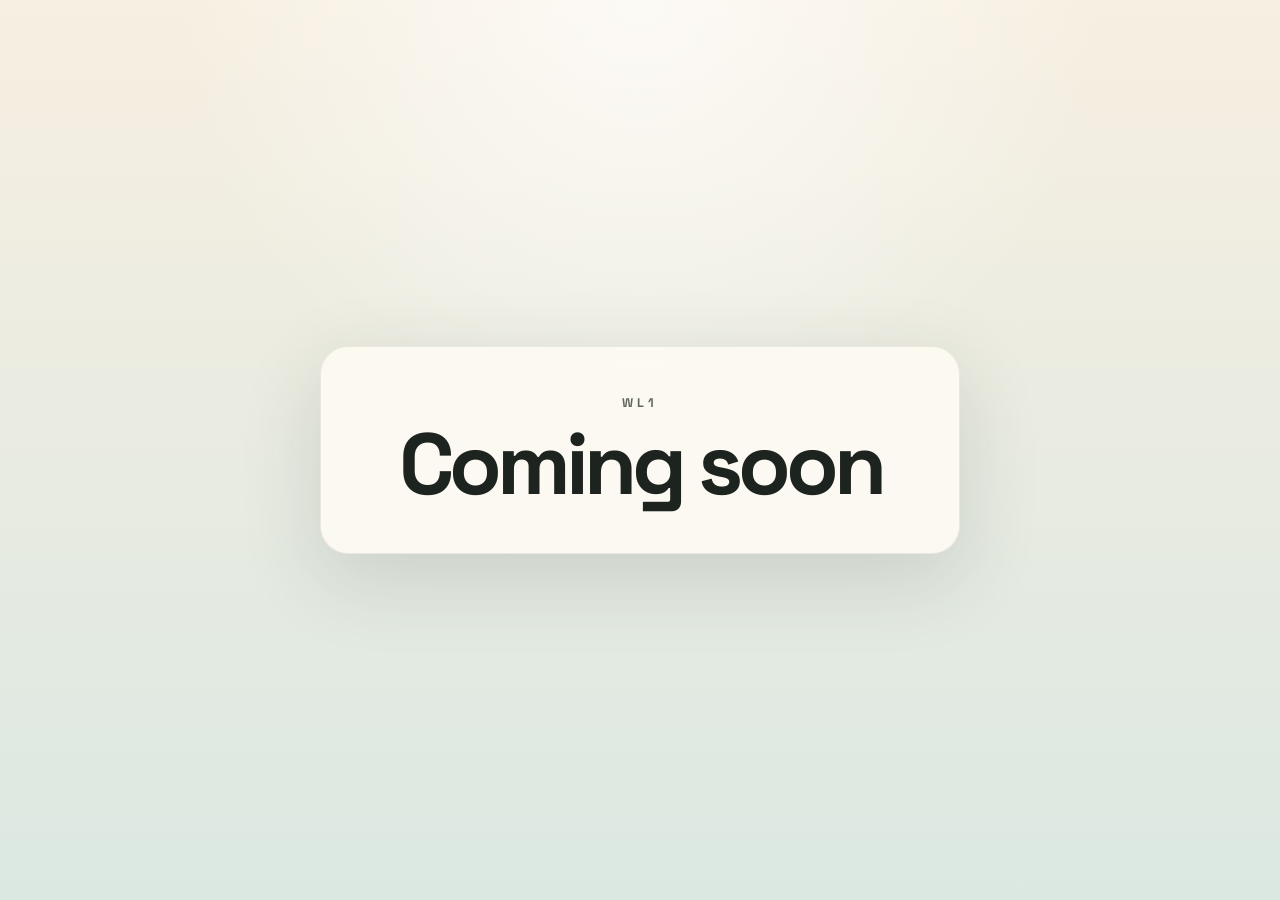
==== support/wl1/index.html @ 65ab63b2 "add simple support landing page wl1" ====
<!DOCTYPE html>
<html lang="en">
<head>
  <meta charset="UTF-8">
  <meta name="viewport" content="width=device-width, initial-scale=1">
  <title>WL1 - Coming soon</title>
  <link rel="preconnect" href="https://fonts.googleapis.com">
  <link rel="preconnect" href="https://fonts.gstatic.com" crossorigin>
  <link href="https://fonts.googleapis.com/css2?family=Space+Grotesk:wght@500;700&display=swap" rel="stylesheet">
  <style>
    :root {
      color-scheme: light;
      --text: #1d241f;
      --muted: #5f665e;
      --card: rgba(255, 252, 245, 0.82);
      --shadow: rgba(40, 56, 44, 0.15);
      --bg-top: #f7efe1;
      --bg-bottom: #dbe8e2;
    }

    * {
      box-sizing: border-box;
    }

    body {
      margin: 0;
      min-height: 100vh;
      display: grid;
      place-items: center;
      padding: 24px;
      font-family: "Space Grotesk", sans-serif;
      color: var(--text);
      background:
        radial-gradient(circle at top, rgba(255, 255, 255, 0.7), transparent 42%),
        linear-gradient(180deg, var(--bg-top) 0%, var(--bg-bottom) 100%);
    }

    main {
      width: min(100%, 640px);
      padding: 48px 32px;
      text-align: center;
      border: 1px solid rgba(29, 36, 31, 0.08);
      border-radius: 28px;
      background: var(--card);
      box-shadow: 0 24px 80px var(--shadow);
      backdrop-filter: blur(12px);
    }

    p {
      margin: 0 0 12px;
      font-size: 0.78rem;
      font-weight: 700;
      letter-spacing: 0.34em;
      text-transform: uppercase;
      color: var(--muted);
    }

    h1 {
      margin: 0;
      font-size: clamp(2.8rem, 9vw, 5.4rem);
      line-height: 0.95;
      letter-spacing: -0.06em;
    }
  </style>
</head>
<body>
  <main>
    <p>WL1</p>
    <h1>Coming soon</h1>
  </main>
</body>
</html>
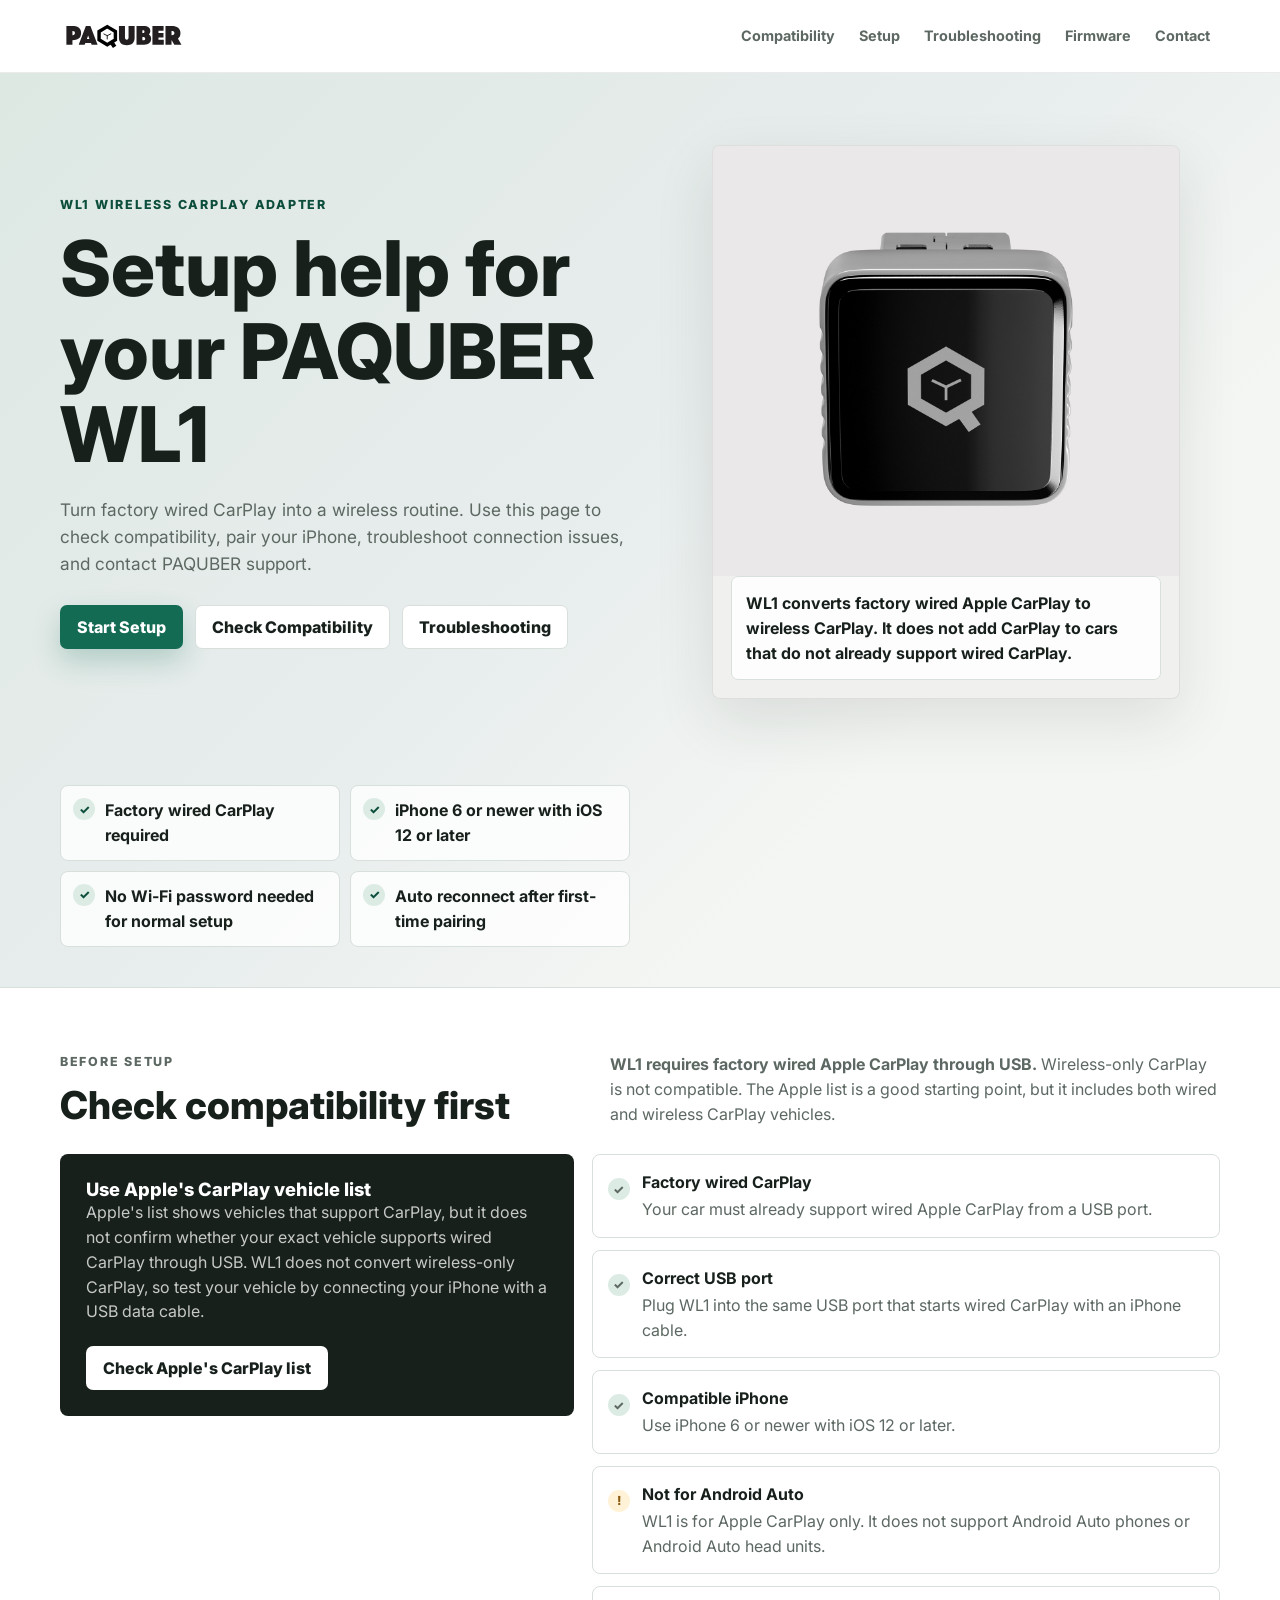
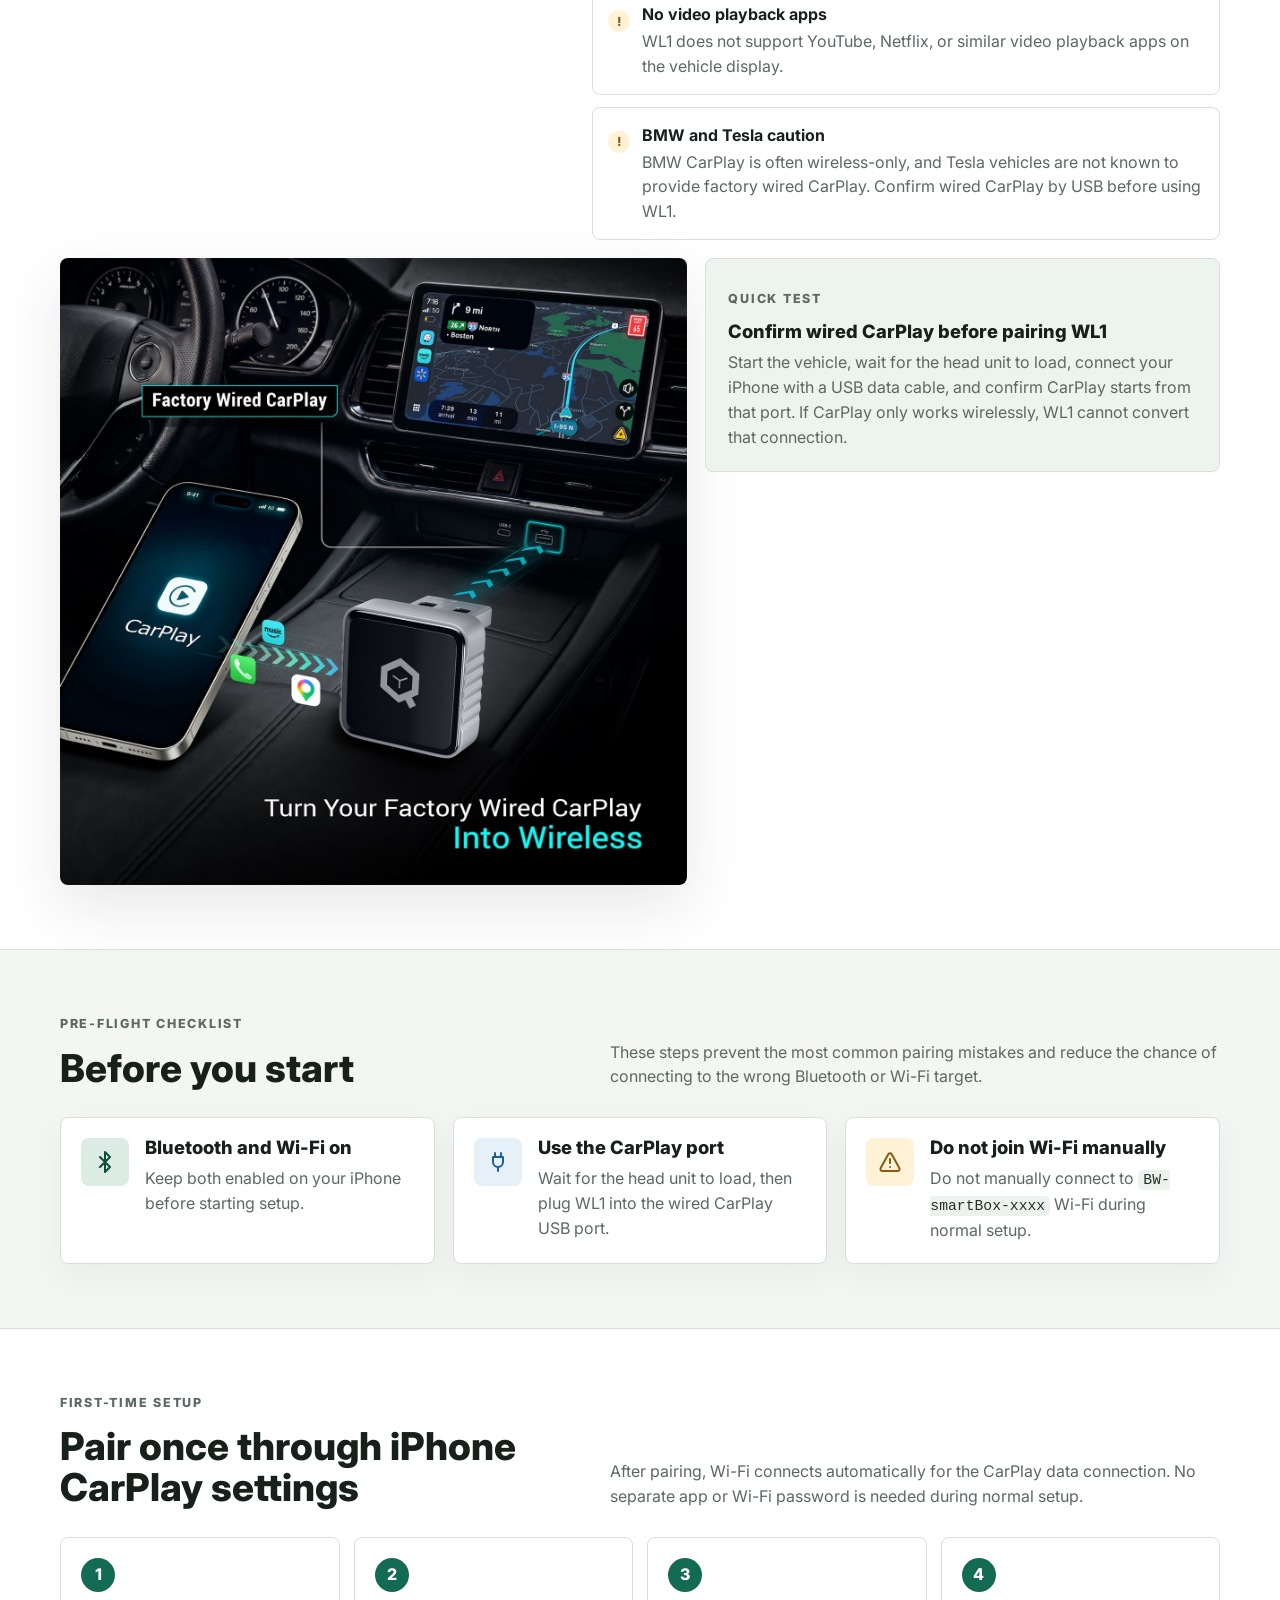
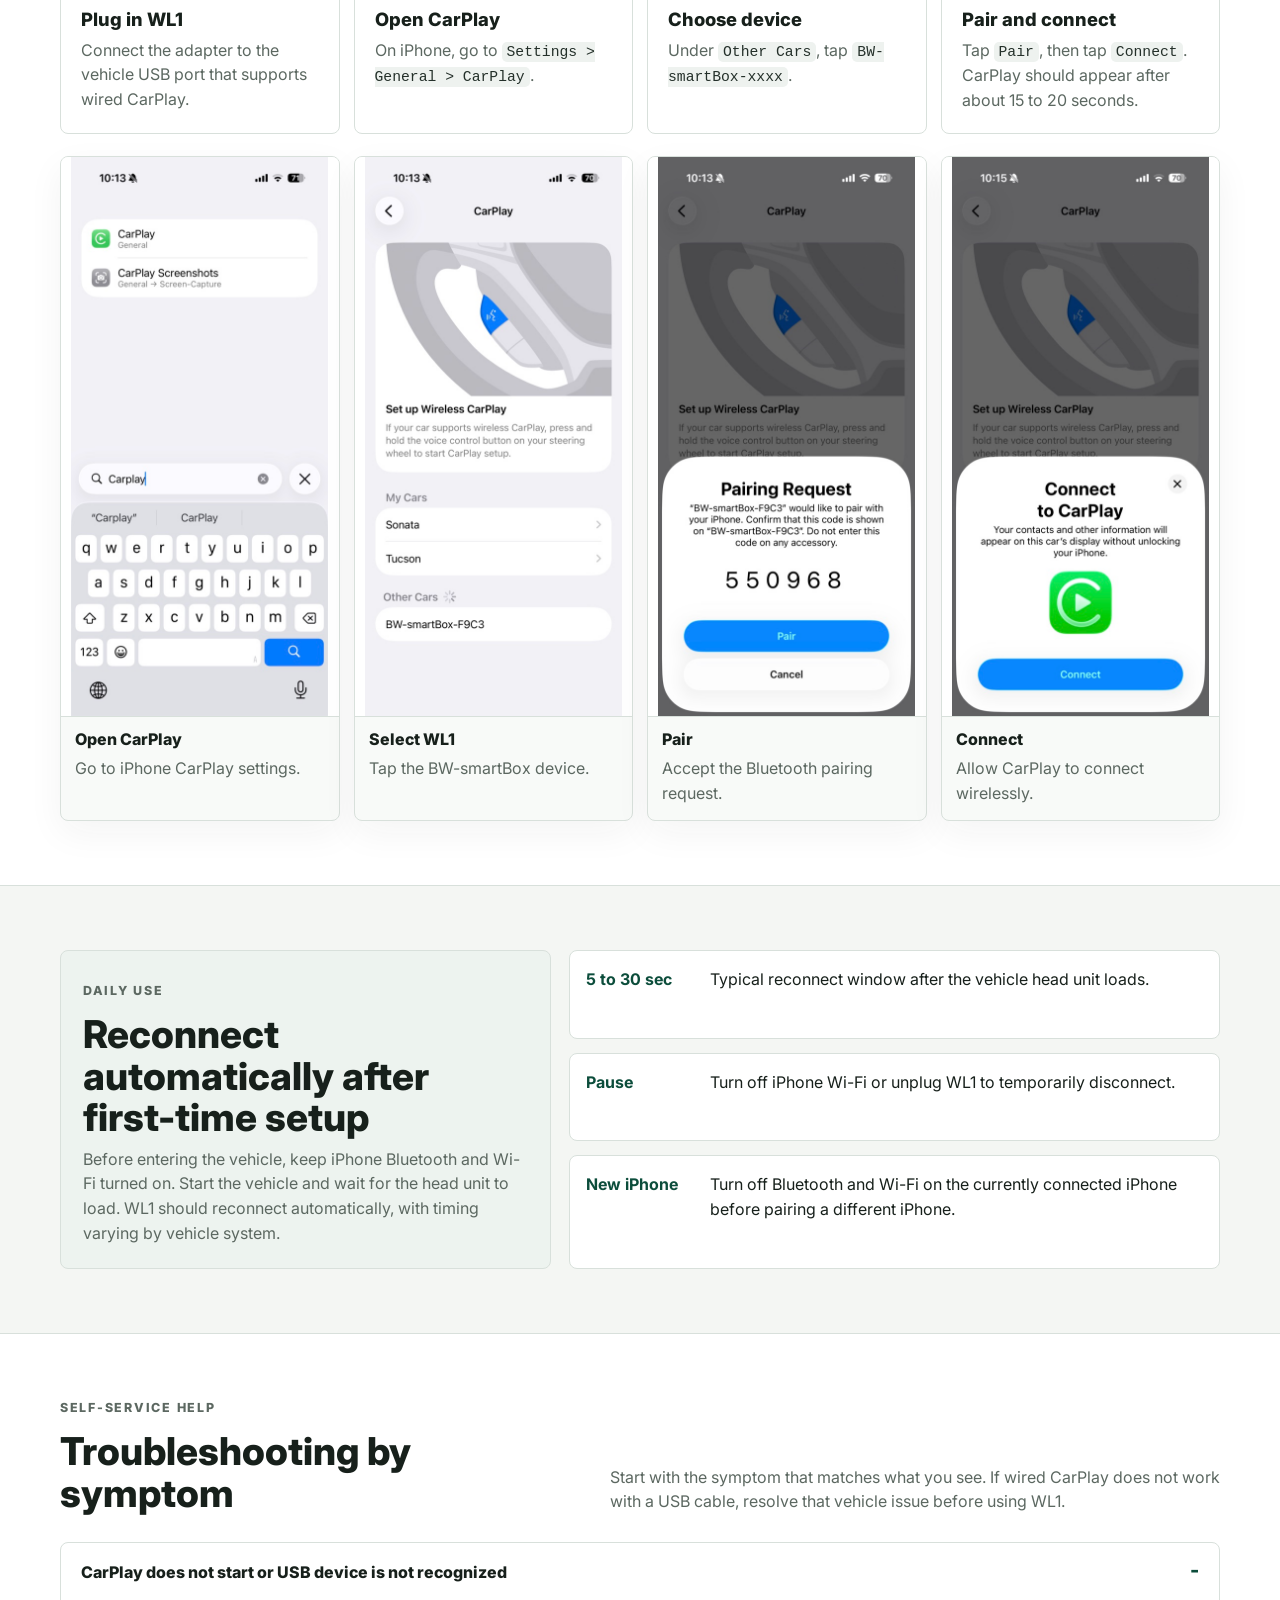
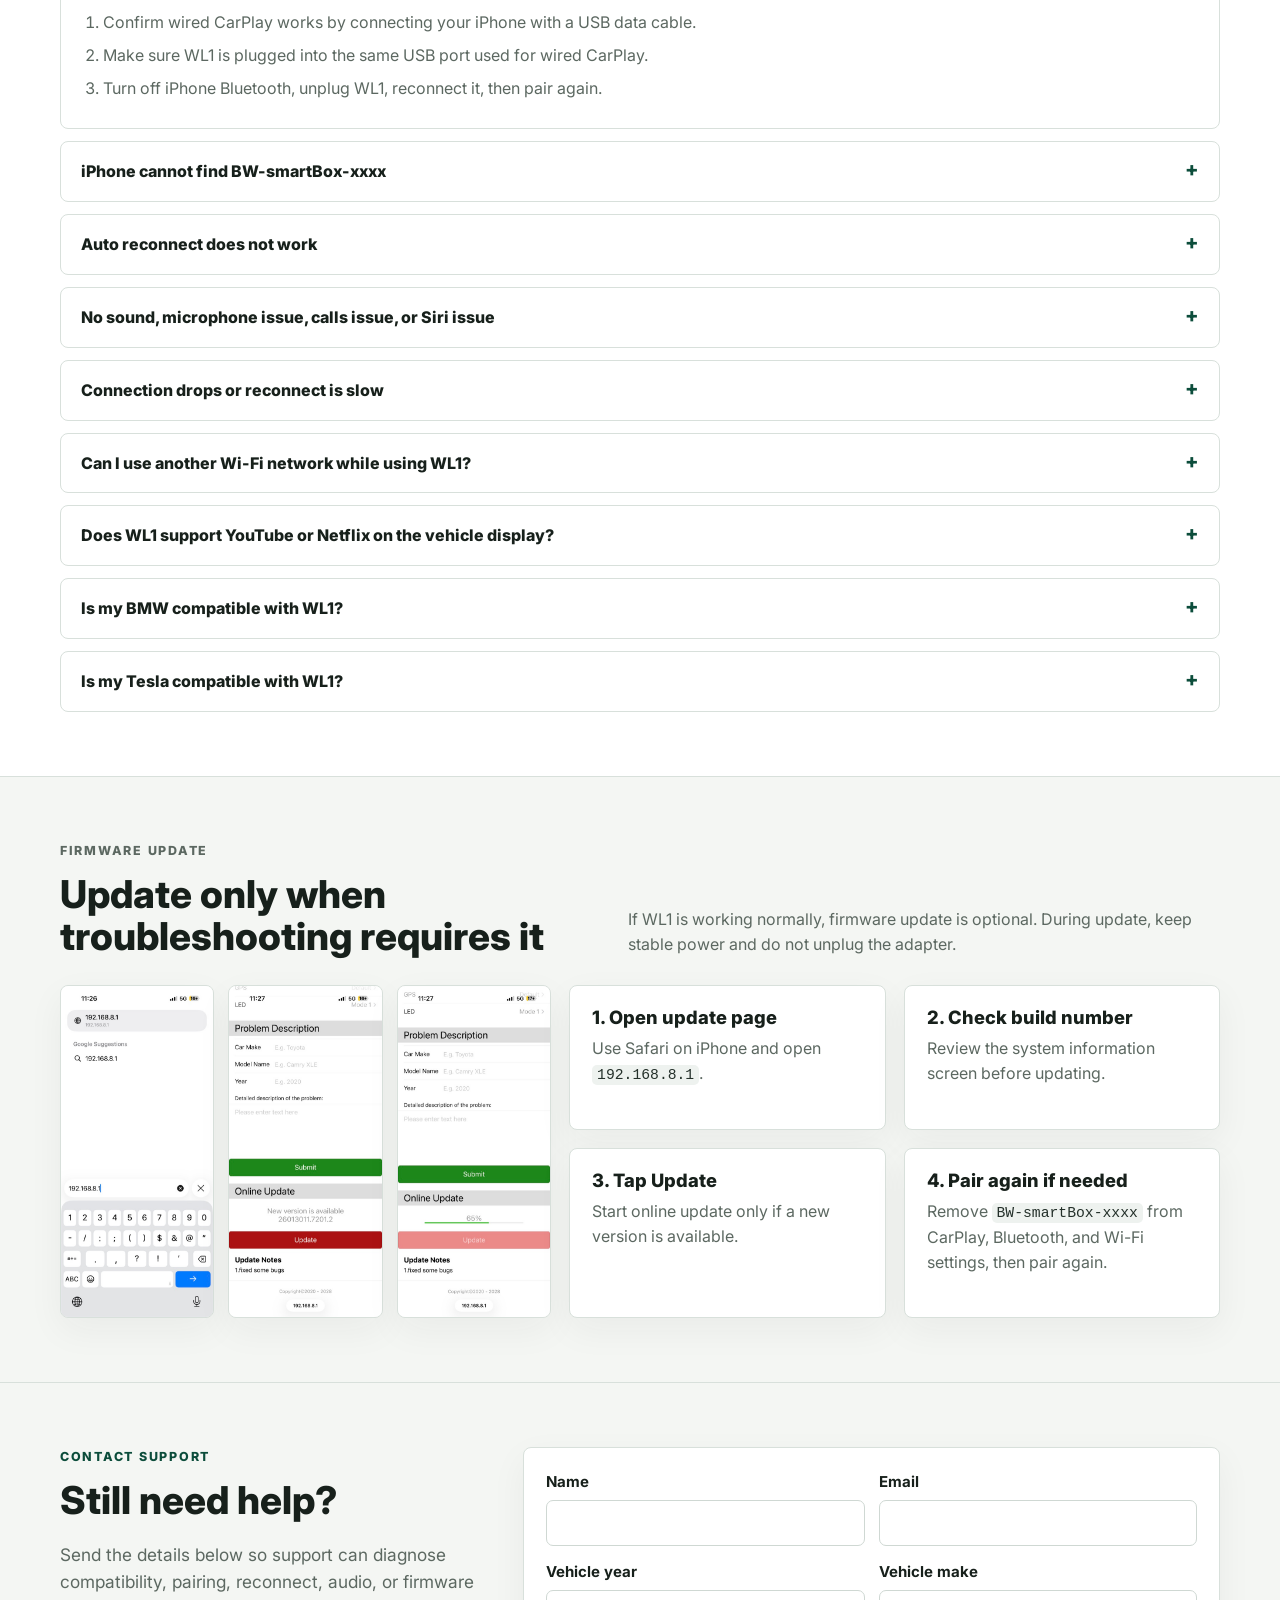
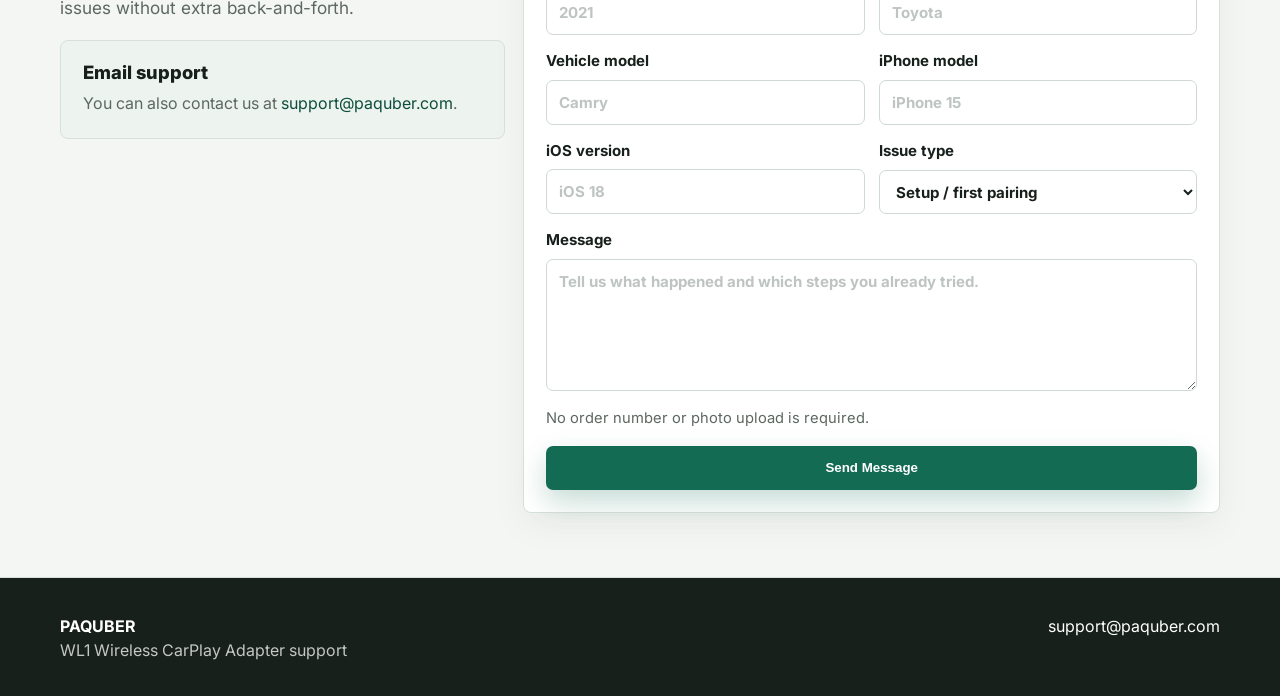
==== commit 8ebc066d: "add support page WL1" ====
--- a/support/wl1/index.html
+++ b/support/wl1/index.html
@@ -3,70 +3,1170 @@
 <head>
   <meta charset="UTF-8">
   <meta name="viewport" content="width=device-width, initial-scale=1">
-  <title>WL1 - Coming soon</title>
+  <title>PAQUBER WL1 Wireless CarPlay Adapter Support</title>
+  <meta name="description" content="Setup, compatibility, troubleshooting, firmware update, and contact support for the PAQUBER WL1 Wireless CarPlay Adapter.">
+  <link rel="icon" type="image/png" href="favicon.png">
   <link rel="preconnect" href="https://fonts.googleapis.com">
   <link rel="preconnect" href="https://fonts.gstatic.com" crossorigin>
-  <link href="https://fonts.googleapis.com/css2?family=Space+Grotesk:wght@500;700&display=swap" rel="stylesheet">
+  <link href="https://fonts.googleapis.com/css2?family=Inter:wght@400;600;700;800&amp;display=swap" rel="stylesheet">
   <style>
     :root {
       color-scheme: light;
-      --text: #1d241f;
-      --muted: #5f665e;
-      --card: rgba(255, 252, 245, 0.82);
-      --shadow: rgba(40, 56, 44, 0.15);
-      --bg-top: #f7efe1;
-      --bg-bottom: #dbe8e2;
+      --bg: #f4f6f3;
+      --surface: #ffffff;
+      --surface-soft: #edf3ef;
+      --ink: #17201b;
+      --muted: #5c6861;
+      --line: #d8e0db;
+      --accent: #146b54;
+      --accent-dark: #0c4d3b;
+      --accent-soft: #dcece5;
+      --blue: #245f93;
+      --blue-soft: #e5f0f8;
+      --warning: #8a5b10;
+      --warning-soft: #fff2d6;
+      --shadow: 0 22px 60px rgba(32, 44, 38, 0.11);
+      --radius: 8px;
+      --max: 1160px;
     }
 
     * {
       box-sizing: border-box;
     }
 
+    html {
+      scroll-behavior: smooth;
+    }
+
     body {
       margin: 0;
-      min-height: 100vh;
+      font-family: Inter, Arial, sans-serif;
+      color: var(--ink);
+      background: var(--bg);
+      line-height: 1.55;
+    }
+
+    a {
+      color: var(--accent-dark);
+      text-decoration: none;
+    }
+
+    a:hover {
+      text-decoration: underline;
+    }
+
+    img {
+      display: block;
+      max-width: 100%;
+    }
+
+    .shell {
+      width: min(100% - 40px, var(--max));
+      margin: 0 auto;
+    }
+
+    .site-header {
+      position: sticky;
+      top: 0;
+      z-index: 30;
+      border-bottom: 1px solid rgba(23, 32, 27, 0.09);
+      background: rgba(255, 255, 255, 0.93);
+      backdrop-filter: blur(14px);
+    }
+
+    .nav {
+      display: flex;
+      align-items: center;
+      justify-content: space-between;
+      min-height: 72px;
+      gap: 22px;
+    }
+
+    .brand {
+      display: inline-flex;
+      align-items: center;
+      gap: 12px;
+      color: var(--ink);
+      font-weight: 800;
+      letter-spacing: 0;
+    }
+
+    .brand img {
+      width: 128px;
+      height: auto;
+    }
+
+    .nav-links {
+      display: flex;
+      align-items: center;
+      justify-content: flex-end;
+      gap: 4px;
+      flex-wrap: wrap;
+    }
+
+    .nav-links a {
+      padding: 8px 10px;
+      border-radius: 7px;
+      color: var(--muted);
+      font-size: 0.9rem;
+      font-weight: 700;
+    }
+
+    .nav-links a:hover {
+      background: var(--surface-soft);
+      color: var(--ink);
+      text-decoration: none;
+    }
+
+    .thanks-banner {
+      display: none;
+      padding: 16px 0 0;
+    }
+
+    .thanks-message {
+      padding: 14px 16px;
+      border: 1px solid #b8dbc5;
+      border-radius: var(--radius);
+      background: #e9f7ee;
+      color: #174c2c;
+      font-weight: 700;
+    }
+
+    .hero {
+      padding: 56px 0 40px;
+      border-bottom: 1px solid var(--line);
+      background:
+        linear-gradient(135deg, rgba(20, 107, 84, 0.1), rgba(36, 95, 147, 0.06) 48%, rgba(244, 246, 243, 0) 72%),
+        var(--bg);
+    }
+
+    .hero-grid {
+      display: grid;
+      grid-template-columns: minmax(0, 1.02fr) minmax(320px, 0.98fr);
+      gap: 42px;
+      align-items: center;
+    }
+
+    .eyebrow {
+      margin: 0 0 14px;
+      color: var(--accent-dark);
+      font-size: 0.78rem;
+      font-weight: 800;
+      letter-spacing: 0.14em;
+      text-transform: uppercase;
+    }
+
+    h1,
+    h2,
+    h3 {
+      margin: 0;
+      line-height: 1.08;
+      letter-spacing: 0;
+    }
+
+    h1 {
+      max-width: 720px;
+      font-size: clamp(2.35rem, 6vw, 4.8rem);
+      font-weight: 800;
+    }
+
+    h2 {
+      font-size: clamp(1.8rem, 3vw, 2.55rem);
+      font-weight: 800;
+    }
+
+    h3 {
+      font-size: 1.15rem;
+      font-weight: 800;
+    }
+
+    p {
+      margin: 0;
+    }
+
+    .hero-copy {
+      margin-top: 20px;
+      max-width: 650px;
+      color: var(--muted);
+      font-size: 1.08rem;
+    }
+
+    .hero-actions {
+      display: flex;
+      flex-wrap: wrap;
+      gap: 12px;
+      margin-top: 28px;
+    }
+
+    .button {
+      display: inline-flex;
+      align-items: center;
+      justify-content: center;
+      min-height: 44px;
+      padding: 11px 16px;
+      border: 1px solid transparent;
+      border-radius: 7px;
+      font-weight: 800;
+      line-height: 1.2;
+      text-decoration: none;
+      cursor: pointer;
+      transition: transform 0.18s ease, box-shadow 0.18s ease, background 0.18s ease;
+    }
+
+    .button.primary {
+      background: var(--accent);
+      color: white;
+      box-shadow: 0 12px 28px rgba(20, 107, 84, 0.24);
+    }
+
+    .button.secondary {
+      background: white;
+      color: var(--ink);
+      border-color: var(--line);
+    }
+
+    .button:hover {
+      text-decoration: none;
+      transform: translateY(-1px);
+    }
+
+    .facts {
+      display: grid;
+      grid-template-columns: repeat(2, minmax(0, 1fr));
+      gap: 10px;
+      margin-top: 28px;
+      max-width: 670px;
+    }
+
+    .hero-grid .facts {
+      grid-column: 1 / 2;
+    }
+
+    .fact {
+      display: flex;
+      gap: 10px;
+      align-items: flex-start;
+      padding: 12px;
+      border: 1px solid var(--line);
+      border-radius: var(--radius);
+      background: rgba(255, 255, 255, 0.8);
+      color: var(--ink);
+      font-weight: 700;
+    }
+
+    .mark {
+      width: 22px;
+      height: 22px;
+      flex: 0 0 auto;
       display: grid;
       place-items: center;
-      padding: 24px;
-      font-family: "Space Grotesk", sans-serif;
-      color: var(--text);
-      background:
-        radial-gradient(circle at top, rgba(255, 255, 255, 0.7), transparent 42%),
-        linear-gradient(180deg, var(--bg-top) 0%, var(--bg-bottom) 100%);
-    }
-
-    main {
-      width: min(100%, 640px);
-      padding: 48px 32px;
-      text-align: center;
-      border: 1px solid rgba(29, 36, 31, 0.08);
-      border-radius: 28px;
-      background: var(--card);
-      box-shadow: 0 24px 80px var(--shadow);
-      backdrop-filter: blur(12px);
-    }
-
-    p {
-      margin: 0 0 12px;
+      border-radius: 50%;
+      background: var(--accent-soft);
+      color: var(--accent-dark);
       font-size: 0.78rem;
+      font-weight: 800;
+    }
+
+    .mark.warn {
+      background: var(--warning-soft);
+      color: var(--warning);
+    }
+
+    .product-stage {
+      overflow: hidden;
+      border: 1px solid rgba(23, 32, 27, 0.08);
+      border-radius: var(--radius);
+      background: #f0f0ee;
+      box-shadow: var(--shadow);
+    }
+
+    .product-stage img {
+      width: 100%;
+      height: 430px;
+      object-fit: cover;
+      object-position: 50% 44%;
+    }
+
+    .product-note {
+      margin: 0 18px 18px;
+      padding: 14px;
+      border: 1px solid var(--line);
+      border-radius: 7px;
+      background: rgba(255, 255, 255, 0.9);
+      color: var(--ink);
       font-weight: 700;
-      letter-spacing: 0.34em;
-      text-transform: uppercase;
+    }
+
+    .section {
+      padding: 64px 0;
+      border-bottom: 1px solid var(--line);
+    }
+
+    .section.white {
+      background: var(--surface);
+    }
+
+    .section-head {
+      display: flex;
+      justify-content: space-between;
+      gap: 28px;
+      align-items: flex-end;
+      margin-bottom: 28px;
+    }
+
+    .section-head p {
+      max-width: 610px;
       color: var(--muted);
     }
 
-    h1 {
+    .grid-2,
+    .grid-3 {
+      display: grid;
+      gap: 18px;
+    }
+
+    .grid-2 {
+      grid-template-columns: repeat(2, minmax(0, 1fr));
+    }
+
+    .grid-3 {
+      grid-template-columns: repeat(3, minmax(0, 1fr));
+    }
+
+    .card,
+    .callout,
+    .requirement,
+    details,
+    .screenshot-card {
+      border: 1px solid var(--line);
+      border-radius: var(--radius);
+      background: var(--surface);
+      box-shadow: 0 12px 36px rgba(32, 44, 38, 0.05);
+    }
+
+    .card {
+      padding: 22px;
+    }
+
+    .card.soft {
+      background: var(--surface-soft);
+      box-shadow: none;
+    }
+
+    .card p,
+    .callout p,
+    .requirement span,
+    .screenshot-card p {
+      margin-top: 8px;
+      color: var(--muted);
+    }
+
+    .callout {
+      display: grid;
+      grid-template-columns: 48px 1fr;
+      gap: 16px;
+      align-items: start;
+      padding: 20px;
+    }
+
+    .icon {
+      width: 48px;
+      height: 48px;
+      display: grid;
+      place-items: center;
+      border-radius: 8px;
+      background: var(--accent-soft);
+      color: var(--accent-dark);
+      font-weight: 800;
+      font-size: 0.92rem;
+    }
+
+    .icon svg {
+      width: 24px;
+      height: 24px;
+      stroke: currentColor;
+      stroke-width: 2;
+      stroke-linecap: round;
+      stroke-linejoin: round;
+      fill: none;
+    }
+
+    .icon.warn {
+      background: var(--warning-soft);
+      color: var(--warning);
+    }
+
+    .icon.blue {
+      background: var(--blue-soft);
+      color: var(--blue);
+    }
+
+    .compat-panel {
+      display: grid;
+      grid-template-columns: 0.9fr 1.1fr;
+      gap: 18px;
+      align-items: start;
+    }
+
+    .compat-primary {
+      display: grid;
+      align-content: start;
+      gap: 18px;
+      padding: 26px;
+      border-radius: var(--radius);
+      background: var(--ink);
+      color: white;
+    }
+
+    .compat-primary p {
+      color: rgba(255, 255, 255, 0.76);
+    }
+
+    .compat-primary .button {
+      width: fit-content;
+      margin-top: 4px;
+      background: white;
+      color: var(--ink);
+    }
+
+    .requirements {
+      display: grid;
+      gap: 12px;
+    }
+
+    .requirement {
+      display: flex;
+      gap: 12px;
+      align-items: flex-start;
+      padding: 15px;
+      box-shadow: none;
+    }
+
+    .requirement strong {
+      display: block;
+      margin-bottom: 2px;
+    }
+
+    .visual-strip {
+      display: grid;
+      grid-template-columns: 1fr 0.82fr;
+      gap: 18px;
+      align-items: start;
+      margin-top: 18px;
+    }
+
+    .visual-strip img {
+      height: 100%;
+      min-height: 320px;
+      object-fit: cover;
+      border-radius: var(--radius);
+      box-shadow: var(--shadow);
+    }
+
+    .steps {
+      counter-reset: step;
+      display: grid;
+      grid-template-columns: repeat(4, minmax(0, 1fr));
+      gap: 14px;
+    }
+
+    .step {
+      counter-increment: step;
+      position: relative;
+      min-height: 184px;
+      padding: 20px;
+      border: 1px solid var(--line);
+      border-radius: var(--radius);
+      background: white;
+    }
+
+    .step::before {
+      content: counter(step);
+      width: 34px;
+      height: 34px;
+      display: grid;
+      place-items: center;
+      margin-bottom: 18px;
+      border-radius: 50%;
+      background: var(--accent);
+      color: white;
+      font-weight: 800;
+    }
+
+    .step p {
+      margin-top: 8px;
+      color: var(--muted);
+    }
+
+    code,
+    .inline-code {
+      padding: 2px 5px;
+      border-radius: 5px;
+      background: #eef2ef;
+      color: #24302a;
+      font-family: ui-monospace, SFMono-Regular, Menlo, Monaco, Consolas, monospace;
+      font-size: 0.92em;
+    }
+
+    .screenshots {
+      display: grid;
+      grid-template-columns: repeat(4, minmax(0, 1fr));
+      gap: 14px;
+      margin-top: 22px;
+    }
+
+    .screenshot-card {
+      overflow: hidden;
+      background: #f8faf8;
+    }
+
+    .screenshot-card img {
+      width: 100%;
+      height: clamp(420px, 48vw, 560px);
+      object-fit: contain;
+      object-position: top center;
+      border-bottom: 1px solid var(--line);
+      background: white;
+    }
+
+    .screenshot-card div {
+      padding: 14px;
+    }
+
+    .screenshot-card h3 {
+      font-size: 1rem;
+    }
+
+    .daily-layout,
+    .update-flow,
+    .form-layout {
+      display: grid;
+      gap: 18px;
+      align-items: stretch;
+    }
+
+    .daily-layout {
+      grid-template-columns: minmax(0, 0.86fr) minmax(0, 1.14fr);
+    }
+
+    .timeline {
+      display: grid;
+      gap: 14px;
+    }
+
+    .timeline-row {
+      display: grid;
+      grid-template-columns: 110px 1fr;
+      gap: 14px;
+      padding: 16px;
+      border-radius: var(--radius);
+      background: white;
+      border: 1px solid var(--line);
+    }
+
+    .timeline-row strong {
+      color: var(--accent-dark);
+    }
+
+    .faq-list {
+      display: grid;
+      gap: 12px;
+    }
+
+    details {
+      overflow: hidden;
+      box-shadow: none;
+    }
+
+    summary {
+      display: flex;
+      justify-content: space-between;
+      gap: 18px;
+      cursor: pointer;
+      padding: 17px 20px;
+      list-style: none;
+      font-weight: 800;
+    }
+
+    summary::-webkit-details-marker {
+      display: none;
+    }
+
+    summary::after {
+      content: "+";
+      color: var(--accent-dark);
+      font-size: 1.25rem;
+      line-height: 1;
+      font-weight: 800;
+    }
+
+    details[open] summary::after {
+      content: "-";
+    }
+
+    details p,
+    details ol,
+    details ul {
       margin: 0;
-      font-size: clamp(2.8rem, 9vw, 5.4rem);
-      line-height: 0.95;
-      letter-spacing: -0.06em;
+      padding: 0 20px 20px;
+      color: var(--muted);
+    }
+
+    details ol,
+    details ul {
+      padding-left: 42px;
+    }
+
+    details li {
+      margin: 8px 0;
+    }
+
+    .update-flow {
+      grid-template-columns: 0.86fr 1.14fr;
+    }
+
+    .phone-screens {
+      display: grid;
+      grid-template-columns: repeat(3, minmax(0, 1fr));
+      gap: 14px;
+    }
+
+    .phone-screens img {
+      width: 100%;
+      height: auto;
+      border-radius: var(--radius);
+      border: 1px solid var(--line);
+      background: white;
+      box-shadow: 0 12px 36px rgba(32, 44, 38, 0.05);
+    }
+
+    .form-layout {
+      grid-template-columns: 0.78fr 1.22fr;
+      align-items: start;
+    }
+
+    form {
+      display: grid;
+      gap: 16px;
+    }
+
+    .contact-form {
+      padding: 22px;
+      border: 1px solid var(--line);
+      border-radius: var(--radius);
+      background: white;
+      box-shadow: 0 12px 36px rgba(32, 44, 38, 0.05);
+    }
+
+    .form-grid {
+      display: grid;
+      grid-template-columns: repeat(2, minmax(0, 1fr));
+      gap: 14px;
+    }
+
+    label {
+      display: grid;
+      gap: 7px;
+      color: var(--ink);
+      font-weight: 700;
+      font-size: 0.94rem;
+    }
+
+    input,
+    select,
+    textarea {
+      width: 100%;
+      min-height: 44px;
+      border: 1px solid #cfd8d3;
+      border-radius: 7px;
+      background: white;
+      padding: 10px 12px;
+      color: var(--ink);
+      font: inherit;
+    }
+
+    input::placeholder,
+    textarea::placeholder {
+      color: #9aa5a0;
+      opacity: 0.65;
+    }
+
+    textarea {
+      min-height: 132px;
+      resize: vertical;
+    }
+
+    .full-field {
+      grid-column: 1 / -1;
+    }
+
+    .hint {
+      color: var(--muted);
+      font-size: 0.92rem;
+    }
+
+    .footer {
+      padding: 36px 0;
+      background: #17201b;
+      color: rgba(255, 255, 255, 0.75);
+    }
+
+    .footer-row {
+      display: flex;
+      justify-content: space-between;
+      gap: 24px;
+      flex-wrap: wrap;
+    }
+
+    .footer strong {
+      color: white;
+    }
+
+    .footer a {
+      color: white;
+    }
+
+    @media (max-width: 960px) {
+      .hero-grid,
+      .compat-panel,
+      .visual-strip,
+      .daily-layout,
+      .update-flow,
+      .form-layout {
+        grid-template-columns: 1fr;
+      }
+
+      .steps,
+      .screenshots {
+        grid-template-columns: repeat(2, minmax(0, 1fr));
+      }
+
+      .grid-3 {
+        grid-template-columns: repeat(2, minmax(0, 1fr));
+      }
+
+      .section-head {
+        align-items: flex-start;
+        flex-direction: column;
+      }
+    }
+
+    @media (max-width: 680px) {
+      .shell {
+        width: min(100% - 28px, var(--max));
+      }
+
+      .nav {
+        align-items: flex-start;
+        flex-direction: column;
+        padding: 14px 0;
+        gap: 10px;
+      }
+
+      .brand img {
+        width: 116px;
+      }
+
+      .nav-links {
+        justify-content: flex-start;
+        gap: 2px;
+      }
+
+      .nav-links a {
+        padding: 7px 8px;
+        font-size: 0.84rem;
+      }
+
+      .hero {
+        padding-top: 36px;
+      }
+
+      .grid-2,
+      .grid-3,
+      .steps,
+      .screenshots,
+      .form-grid,
+      .phone-screens {
+        grid-template-columns: 1fr;
+      }
+
+      .facts {
+        grid-template-columns: repeat(2, minmax(0, 1fr));
+      }
+
+      .fact {
+        padding: 10px;
+        gap: 8px;
+        font-size: 0.88rem;
+      }
+
+      .product-stage {
+        min-height: 0;
+      }
+
+      .product-stage img {
+        height: 320px;
+      }
+
+      .section {
+        padding: 46px 0;
+      }
+
+      .timeline-row {
+        grid-template-columns: 1fr;
+      }
     }
   </style>
+  <script async src="https://www.googletagmanager.com/gtag/js?id=G-3N0JESN4WK"></script>
+  <script>
+    window.dataLayer = window.dataLayer || [];
+    function gtag(){dataLayer.push(arguments);}
+    gtag('js', new Date());
+    gtag('config', 'G-3N0JESN4WK');
+  </script>
 </head>
 <body>
-  <main>
-    <p>WL1</p>
-    <h1>Coming soon</h1>
+  <header class="site-header">
+    <div class="shell nav">
+      <a class="brand" href="#top" aria-label="PAQUBER WL1 support">
+        <img src="paquber_v2.svg" alt="PAQUBER">
+      </a>
+      <nav class="nav-links" aria-label="Page sections">
+        <a href="#compatibility">Compatibility</a>
+        <a href="#setup">Setup</a>
+        <a href="#troubleshooting">Troubleshooting</a>
+        <a href="#firmware">Firmware</a>
+        <a href="#contact">Contact</a>
+      </nav>
+    </div>
+  </header>
+
+  <section class="thanks-banner shell" id="thank-you-banner" aria-live="polite">
+    <div class="thanks-message">Thank you. Your message was sent successfully.</div>
+  </section>
+
+  <main id="top">
+    <section class="hero">
+      <div class="shell hero-grid">
+        <div>
+          <p class="eyebrow">WL1 Wireless CarPlay Adapter</p>
+          <h1>Setup help for your PAQUBER WL1</h1>
+          <p class="hero-copy">Turn factory wired CarPlay into a wireless routine. Use this page to check compatibility, pair your iPhone, troubleshoot connection issues, and contact PAQUBER support.</p>
+          <div class="hero-actions">
+            <a class="button primary" href="#setup">Start Setup</a>
+            <a class="button secondary" href="#compatibility">Check Compatibility</a>
+            <a class="button secondary" href="#troubleshooting">Troubleshooting</a>
+          </div>
+        </div>
+        <figure class="product-stage" aria-label="PAQUBER WL1 adapter">
+          <img src="assets/wl1-product-hero.jpg" alt="PAQUBER WL1 Wireless CarPlay Adapter" width="1400" height="1400" fetchpriority="high">
+          <figcaption class="product-note">WL1 converts factory wired Apple CarPlay to wireless CarPlay. It does not add CarPlay to cars that do not already support wired CarPlay.</figcaption>
+        </figure>
+        <div class="facts" aria-label="Quick product facts">
+          <div class="fact"><span class="mark">&#10003;</span><span>Factory wired CarPlay required</span></div>
+          <div class="fact"><span class="mark">&#10003;</span><span>iPhone 6 or newer with iOS 12 or later</span></div>
+          <div class="fact"><span class="mark">&#10003;</span><span>No Wi-Fi password needed for normal setup</span></div>
+          <div class="fact"><span class="mark">&#10003;</span><span>Auto reconnect after first-time pairing</span></div>
+        </div>
+      </div>
+    </section>
+
+    <section class="section white" id="compatibility">
+      <div class="shell">
+        <div class="section-head">
+          <div>
+            <p class="eyebrow">Before setup</p>
+            <h2>Check compatibility first</h2>
+          </div>
+          <p><strong>WL1 requires factory wired Apple CarPlay through USB.</strong> Wireless-only CarPlay is not compatible. The Apple list is a good starting point, but it includes both wired and wireless CarPlay vehicles.</p>
+        </div>
+        <div class="compat-panel">
+          <div class="compat-primary">
+            <div>
+              <h3>Use Apple's CarPlay vehicle list</h3>
+              <p>Apple's list shows vehicles that support CarPlay, but it does not confirm whether your exact vehicle supports wired CarPlay through USB. WL1 does not convert wireless-only CarPlay, so test your vehicle by connecting your iPhone with a USB data cable.</p>
+            </div>
+            <a class="button" href="https://www.apple.com/ios/carplay/available-models/" target="_blank" rel="noopener">Check Apple's CarPlay list</a>
+          </div>
+          <div class="requirements">
+            <div class="requirement">
+              <span class="mark">&#10003;</span>
+              <div><strong>Factory wired CarPlay</strong><span>Your car must already support wired Apple CarPlay from a USB port.</span></div>
+            </div>
+            <div class="requirement">
+              <span class="mark">&#10003;</span>
+              <div><strong>Correct USB port</strong><span>Plug WL1 into the same USB port that starts wired CarPlay with an iPhone cable.</span></div>
+            </div>
+            <div class="requirement">
+              <span class="mark">&#10003;</span>
+              <div><strong>Compatible iPhone</strong><span>Use iPhone 6 or newer with iOS 12 or later.</span></div>
+            </div>
+            <div class="requirement">
+              <span class="mark warn">!</span>
+              <div><strong>Not for Android Auto</strong><span>WL1 is for Apple CarPlay only. It does not support Android Auto phones or Android Auto head units.</span></div>
+            </div>
+            <div class="requirement">
+              <span class="mark warn">!</span>
+              <div><strong>No video playback apps</strong><span>WL1 does not support YouTube, Netflix, or similar video playback apps on the vehicle display.</span></div>
+            </div>
+            <div class="requirement">
+              <span class="mark warn">!</span>
+              <div><strong>BMW and Tesla caution</strong><span>BMW CarPlay is often wireless-only, and Tesla vehicles are not known to provide factory wired CarPlay. Confirm wired CarPlay by USB before using WL1.</span></div>
+            </div>
+          </div>
+        </div>
+        <div class="visual-strip">
+          <img src="assets/wired-carplay-visual.jpg" alt="Factory wired CarPlay USB port example" width="1400" height="1400" loading="lazy">
+          <div class="card soft">
+            <p class="eyebrow">Quick test</p>
+            <h3>Confirm wired CarPlay before pairing WL1</h3>
+            <p>Start the vehicle, wait for the head unit to load, connect your iPhone with a USB data cable, and confirm CarPlay starts from that port. If CarPlay only works wirelessly, WL1 cannot convert that connection.</p>
+          </div>
+        </div>
+      </div>
+    </section>
+
+    <section class="section" id="before">
+      <div class="shell">
+        <div class="section-head">
+          <div>
+            <p class="eyebrow">Pre-flight checklist</p>
+            <h2>Before you start</h2>
+          </div>
+          <p>These steps prevent the most common pairing mistakes and reduce the chance of connecting to the wrong Bluetooth or Wi-Fi target.</p>
+        </div>
+        <div class="grid-3">
+          <div class="callout">
+            <span class="icon" aria-hidden="true">
+              <svg viewBox="0 0 24 24">
+                <path d="M7 7l10 10-5 5V2l5 5L7 17"></path>
+              </svg>
+            </span>
+            <div><h3>Bluetooth and Wi-Fi on</h3><p>Keep both enabled on your iPhone before starting setup.</p></div>
+          </div>
+          <div class="callout">
+            <span class="icon blue" aria-hidden="true">
+              <svg viewBox="0 0 24 24">
+                <path d="M9 3v4"></path>
+                <path d="M15 3v4"></path>
+                <path d="M7 7h10v5a5 5 0 0 1-10 0z"></path>
+                <path d="M12 17v4"></path>
+              </svg>
+            </span>
+            <div><h3>Use the CarPlay port</h3><p>Wait for the head unit to load, then plug WL1 into the wired CarPlay USB port.</p></div>
+          </div>
+          <div class="callout">
+            <span class="icon warn" aria-hidden="true">
+              <svg viewBox="0 0 24 24">
+                <path d="M12 9v4"></path>
+                <path d="M12 17h.01"></path>
+                <path d="M10.3 4.2L2.7 18a2 2 0 0 0 1.7 3h15.2a2 2 0 0 0 1.7-3L13.7 4.2a2 2 0 0 0-3.4 0z"></path>
+              </svg>
+            </span>
+            <div><h3>Do not join Wi-Fi manually</h3><p>Do not manually connect to <span class="inline-code">BW-smartBox-xxxx</span> Wi-Fi during normal setup.</p></div>
+          </div>
+        </div>
+      </div>
+    </section>
+
+    <section class="section white" id="setup">
+      <div class="shell">
+        <div class="section-head">
+          <div>
+            <p class="eyebrow">First-time setup</p>
+            <h2>Pair once through iPhone CarPlay settings</h2>
+          </div>
+          <p>After pairing, Wi-Fi connects automatically for the CarPlay data connection. No separate app or Wi-Fi password is needed during normal setup.</p>
+        </div>
+        <div class="steps">
+          <div class="step"><h3>Plug in WL1</h3><p>Connect the adapter to the vehicle USB port that supports wired CarPlay.</p></div>
+          <div class="step"><h3>Open CarPlay</h3><p>On iPhone, go to <code>Settings &gt; General &gt; CarPlay</code>.</p></div>
+          <div class="step"><h3>Choose device</h3><p>Under <code>Other Cars</code>, tap <code>BW-smartBox-xxxx</code>.</p></div>
+          <div class="step"><h3>Pair and connect</h3><p>Tap <code>Pair</code>, then tap <code>Connect</code>. CarPlay should appear after about 15 to 20 seconds.</p></div>
+        </div>
+        <div class="screenshots" aria-label="iPhone pairing screenshots">
+          <article class="screenshot-card">
+            <img src="assets/pairing-settings-carplay.jpg" alt="iPhone Settings General CarPlay screen" width="520" height="1130" loading="lazy">
+            <div><h3>Open CarPlay</h3><p>Go to iPhone CarPlay settings.</p></div>
+          </article>
+          <article class="screenshot-card">
+            <img src="assets/pairing-other-cars.jpg" alt="BW-smartBox listed under Other Cars" width="520" height="1130" loading="lazy">
+            <div><h3>Select WL1</h3><p>Tap the BW-smartBox device.</p></div>
+          </article>
+          <article class="screenshot-card">
+            <img src="assets/pairing-request.jpg" alt="Bluetooth pairing request for BW-smartBox" width="520" height="1130" loading="lazy">
+            <div><h3>Pair</h3><p>Accept the Bluetooth pairing request.</p></div>
+          </article>
+          <article class="screenshot-card">
+            <img src="assets/pairing-connect.jpg" alt="Connect to CarPlay confirmation on iPhone" width="520" height="1130" loading="lazy">
+            <div><h3>Connect</h3><p>Allow CarPlay to connect wirelessly.</p></div>
+          </article>
+        </div>
+      </div>
+    </section>
+
+    <section class="section" id="daily">
+      <div class="shell daily-layout">
+        <div class="card soft">
+          <p class="eyebrow">Daily use</p>
+          <h2>Reconnect automatically after first-time setup</h2>
+          <p>Before entering the vehicle, keep iPhone Bluetooth and Wi-Fi turned on. Start the vehicle and wait for the head unit to load. WL1 should reconnect automatically, with timing varying by vehicle system.</p>
+        </div>
+        <div class="timeline">
+          <div class="timeline-row"><strong>5 to 30 sec</strong><span>Typical reconnect window after the vehicle head unit loads.</span></div>
+          <div class="timeline-row"><strong>Pause</strong><span>Turn off iPhone Wi-Fi or unplug WL1 to temporarily disconnect.</span></div>
+          <div class="timeline-row"><strong>New iPhone</strong><span>Turn off Bluetooth and Wi-Fi on the currently connected iPhone before pairing a different iPhone.</span></div>
+        </div>
+      </div>
+    </section>
+
+    <section class="section white" id="troubleshooting">
+      <div class="shell">
+        <div class="section-head">
+          <div>
+            <p class="eyebrow">Self-service help</p>
+            <h2>Troubleshooting by symptom</h2>
+          </div>
+          <p>Start with the symptom that matches what you see. If wired CarPlay does not work with a USB cable, resolve that vehicle issue before using WL1.</p>
+        </div>
+        <div class="faq-list">
+          <details open>
+            <summary>CarPlay does not start or USB device is not recognized</summary>
+            <ol>
+              <li>Confirm wired CarPlay works by connecting your iPhone with a USB data cable.</li>
+              <li>Make sure WL1 is plugged into the same USB port used for wired CarPlay.</li>
+              <li>Turn off iPhone Bluetooth, unplug WL1, reconnect it, then pair again.</li>
+            </ol>
+          </details>
+          <details>
+            <summary>iPhone cannot find BW-smartBox-xxxx</summary>
+            <ol>
+              <li>Check that the adapter indicator lights briefly when connected.</li>
+              <li>Try another iPhone if possible.</li>
+              <li>If only one phone cannot find WL1, reset network settings on that phone as a last resort.</li>
+            </ol>
+          </details>
+          <details>
+            <summary>Auto reconnect does not work</summary>
+            <ol>
+              <li>Turn on Bluetooth and Wi-Fi before starting the vehicle.</li>
+              <li>Disconnect other auto-connected Bluetooth accessories if they interfere.</li>
+              <li>Remove <span class="inline-code">BW-smartBox-xxxx</span> from Bluetooth, Wi-Fi, and CarPlay settings, then pair again.</li>
+            </ol>
+          </details>
+          <details>
+            <summary>No sound, microphone issue, calls issue, or Siri issue</summary>
+            <p>Disconnect other Bluetooth audio devices such as earbuds or watches. During calls, confirm that audio output is set to CarPlay.</p>
+          </details>
+          <details>
+            <summary>Connection drops or reconnect is slow</summary>
+            <p>Disable other in-vehicle Wi-Fi devices if possible, keep the iPhone close to WL1, restart the iPhone and adapter, then test again.</p>
+          </details>
+          <details>
+            <summary>Can I use another Wi-Fi network while using WL1?</summary>
+            <p>No. Wireless CarPlay uses iPhone Wi-Fi for the adapter connection. Mobile data can still be used for internet access.</p>
+          </details>
+          <details>
+            <summary>Does WL1 support YouTube or Netflix on the vehicle display?</summary>
+            <p>No. WL1 supports Wireless CarPlay and does not support YouTube, Netflix, or similar video playback on the vehicle display.</p>
+          </details>
+          <details>
+            <summary>Is my BMW compatible with WL1?</summary>
+            <p>Many BMW CarPlay systems are wireless-only and do not support CarPlay through USB, so WL1 may not be compatible. Before using WL1, test your BMW by connecting an iPhone with a USB data cable and confirming wired CarPlay starts from that USB port.</p>
+          </details>
+          <details>
+            <summary>Is my Tesla compatible with WL1?</summary>
+            <p>WL1 requires factory wired CarPlay through USB. Current Tesla vehicles are not known to provide factory wired CarPlay, so WL1 should not be used for Tesla unless your vehicle has a confirmed wired CarPlay USB port.</p>
+          </details>
+        </div>
+      </div>
+    </section>
+
+    <section class="section" id="firmware">
+      <div class="shell">
+        <div class="section-head">
+          <div>
+            <p class="eyebrow">Firmware update</p>
+            <h2>Update only when troubleshooting requires it</h2>
+          </div>
+          <p>If WL1 is working normally, firmware update is optional. During update, keep stable power and do not unplug the adapter.</p>
+        </div>
+        <div class="update-flow">
+          <div class="phone-screens" aria-label="Firmware update screenshots">
+            <img src="assets/firmware-address.jpg" alt="Open 192.168.8.1 in Safari" width="520" height="1130" loading="lazy">
+            <img src="assets/firmware-online-update.jpg" alt="WL1 online update screen with a new version available" width="520" height="1130" loading="lazy">
+            <img src="assets/firmware-progress.jpg" alt="WL1 firmware update progress screen" width="520" height="1130" loading="lazy">
+          </div>
+          <div class="grid-2">
+            <div class="card"><h3>1. Open update page</h3><p>Use Safari on iPhone and open <span class="inline-code">192.168.8.1</span>.</p></div>
+            <div class="card"><h3>2. Check build number</h3><p>Review the system information screen before updating.</p></div>
+            <div class="card"><h3>3. Tap Update</h3><p>Start online update only if a new version is available.</p></div>
+            <div class="card"><h3>4. Pair again if needed</h3><p>Remove <span class="inline-code">BW-smartBox-xxxx</span> from CarPlay, Bluetooth, and Wi-Fi settings, then pair again.</p></div>
+          </div>
+        </div>
+      </div>
+    </section>
+
+    <section class="section" id="contact">
+      <div class="shell form-layout">
+        <div>
+          <p class="eyebrow">Contact support</p>
+          <h2>Still need help?</h2>
+          <p class="hero-copy">Send the details below so support can diagnose compatibility, pairing, reconnect, audio, or firmware issues without extra back-and-forth.</p>
+          <div style="height: 18px"></div>
+          <div class="card soft">
+            <h3>Email support</h3>
+            <p>You can also contact us at <a href="mailto:support@paquber.com">support@paquber.com</a>.</p>
+          </div>
+        </div>
+        <form class="contact-form" action="https://formsubmit.co/fd550d31e6c61de91199117539ab45f8" method="post">
+          <input type="hidden" name="_captcha" value="false">
+          <input type="hidden" name="_template" value="table">
+          <input type="hidden" name="_subject" value="PAQUBER WL1 support request">
+          <input type="hidden" name="_next" value="https://www.paquber.com/support/wl1/index.html#thanks">
+          <input type="hidden" name="source" value="WL1 EN Contact">
+          <input type="text" name="_honey" tabindex="-1" autocomplete="off" style="display:none">
+          <div class="form-grid">
+            <label>Name<input type="text" name="name" autocomplete="name" required></label>
+            <label>Email<input type="email" name="email" autocomplete="email" required></label>
+            <label>Vehicle year<input type="text" name="vehicle_year" inputmode="numeric" autocomplete="off" placeholder="2021" maxlength="4" pattern="[0-9]{4}" title="Enter a 4-digit vehicle year, for example 2021." required></label>
+            <label>Vehicle make<input type="text" name="vehicle_make" autocomplete="off" placeholder="Toyota" required></label>
+            <label>Vehicle model<input type="text" name="vehicle_model" autocomplete="off" placeholder="Camry" required></label>
+            <label>iPhone model<input type="text" name="iphone_model" autocomplete="off" placeholder="iPhone 15" required></label>
+            <label>iOS version<input type="text" name="ios_version" autocomplete="off" placeholder="iOS 18" required></label>
+            <label>Issue type
+              <select name="issue_type" required>
+                <option value="Setup / first pairing">Setup / first pairing</option>
+                <option value="Compatibility check">Compatibility check</option>
+                <option value="Auto reconnect">Auto reconnect</option>
+                <option value="Audio / calls / Siri">Audio / calls / Siri</option>
+                <option value="Firmware update">Firmware update</option>
+                <option value="Other">Other</option>
+              </select>
+            </label>
+            <label class="full-field">Message<textarea name="message" placeholder="Tell us what happened and which steps you already tried." required></textarea></label>
+          </div>
+          <p class="hint">No order number or photo upload is required.</p>
+          <button class="button primary" type="submit">Send Message</button>
+        </form>
+      </div>
+    </section>
   </main>
+
+  <footer class="footer">
+    <div class="shell footer-row">
+      <div><strong>PAQUBER</strong><br>WL1 Wireless CarPlay Adapter support</div>
+      <div><a href="mailto:support@paquber.com">support@paquber.com</a></div>
+    </div>
+  </footer>
+
+  <script>
+    (function() {
+      var banner = document.getElementById('thank-you-banner');
+      if (window.location.hash === '#thanks' && banner) {
+        banner.style.display = 'block';
+      }
+    })();
+  </script>
 </body>
 </html>
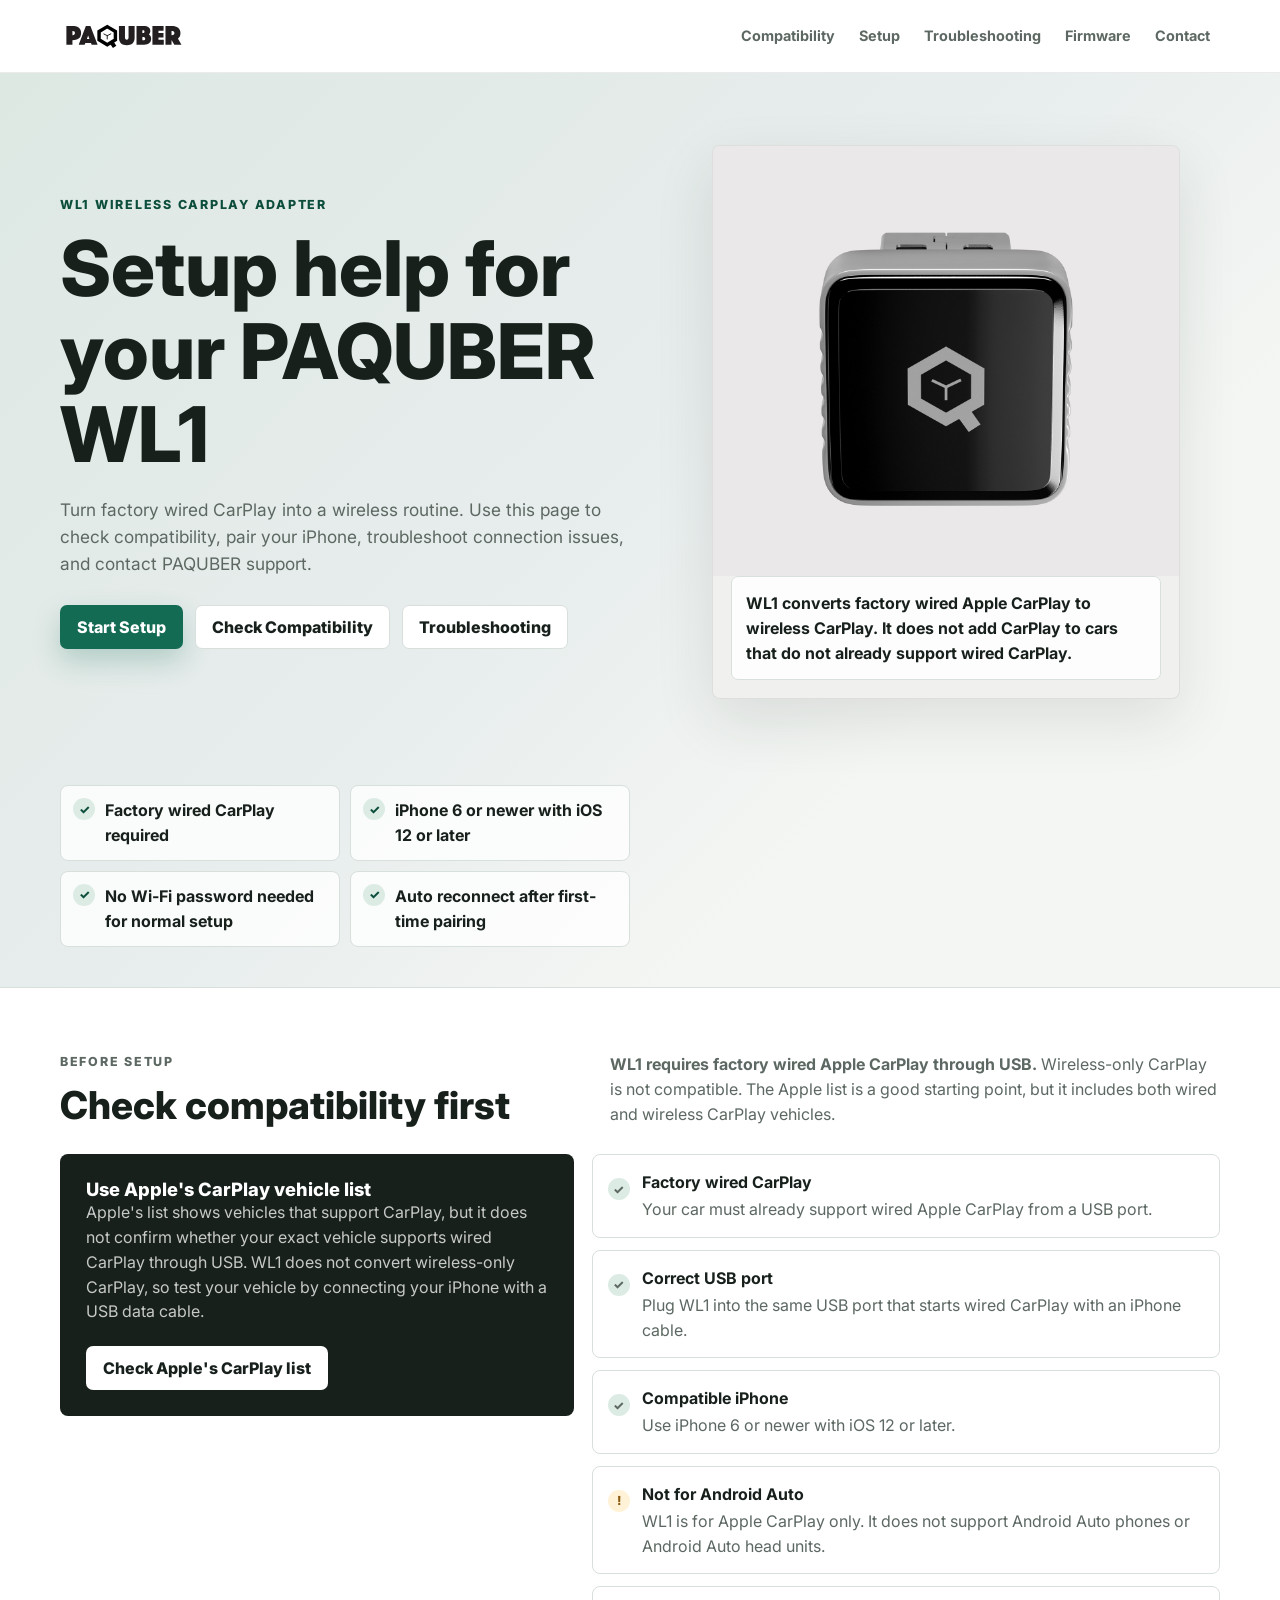
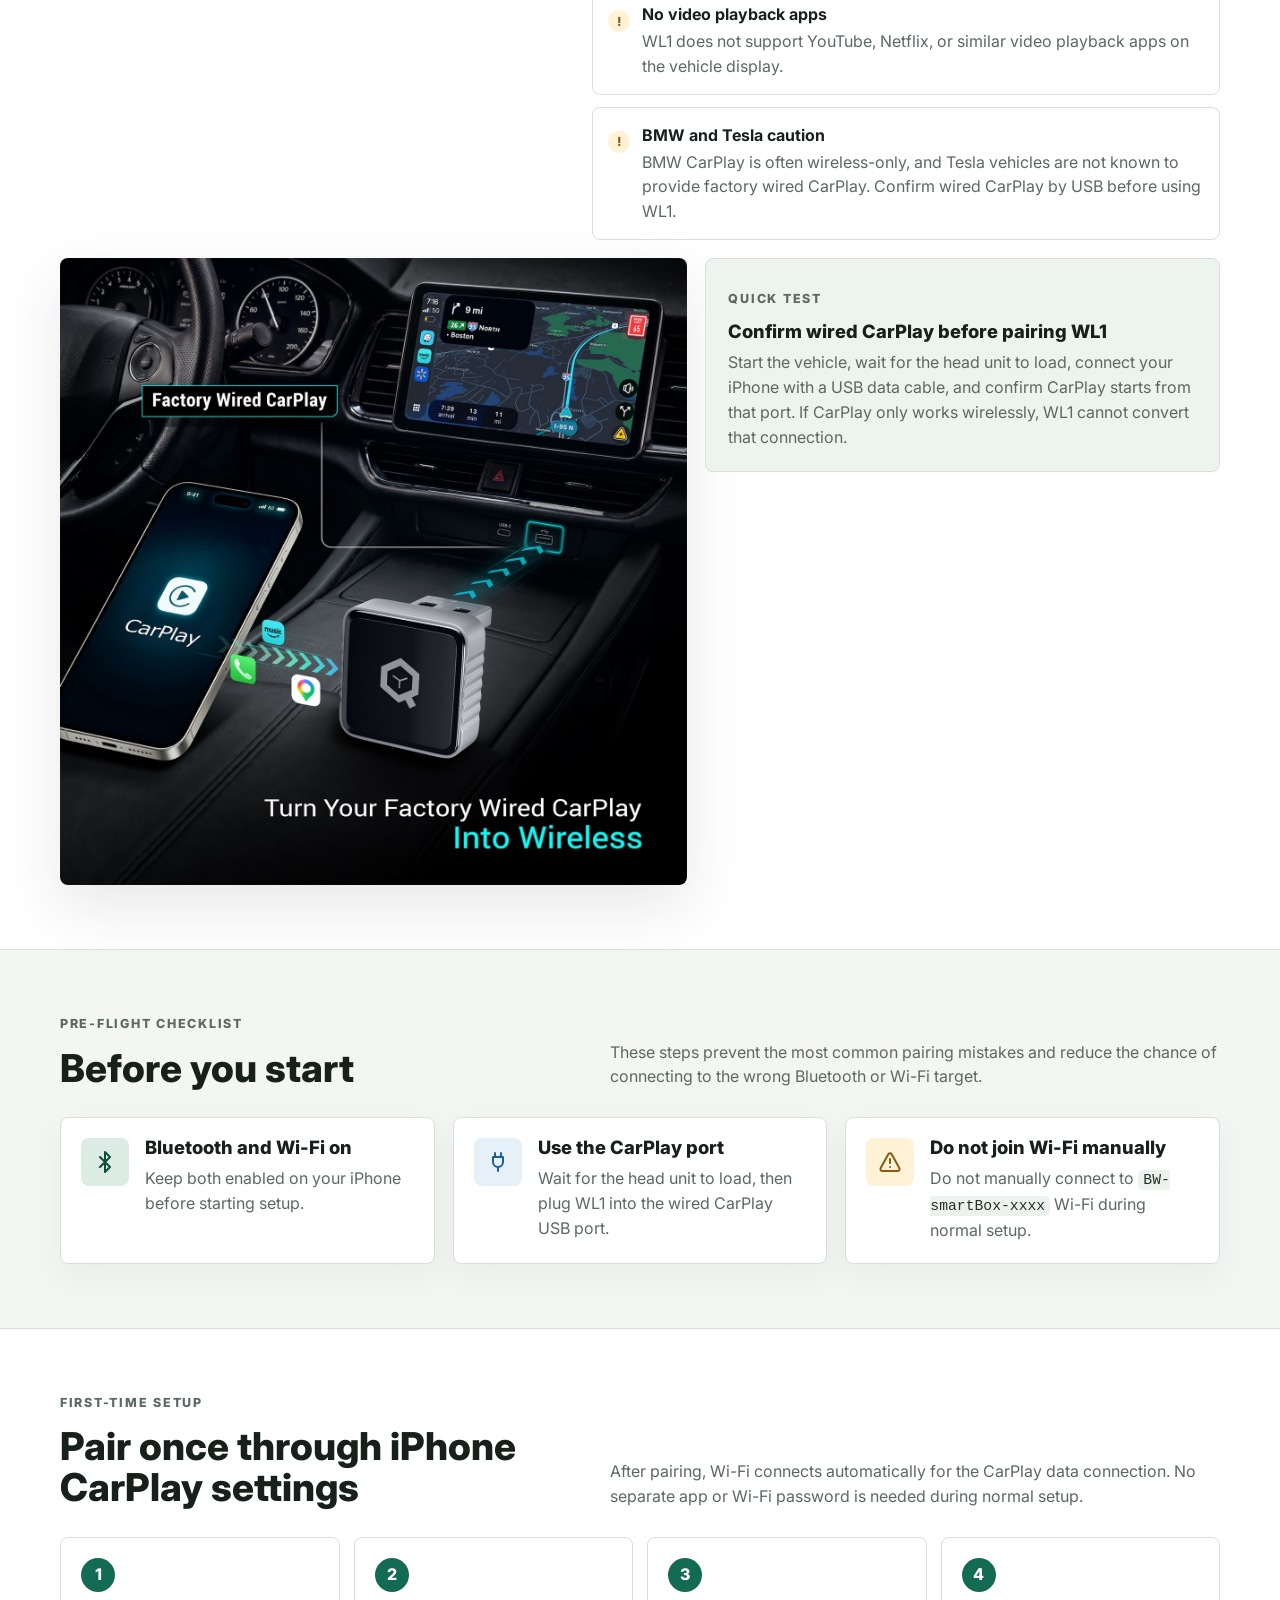
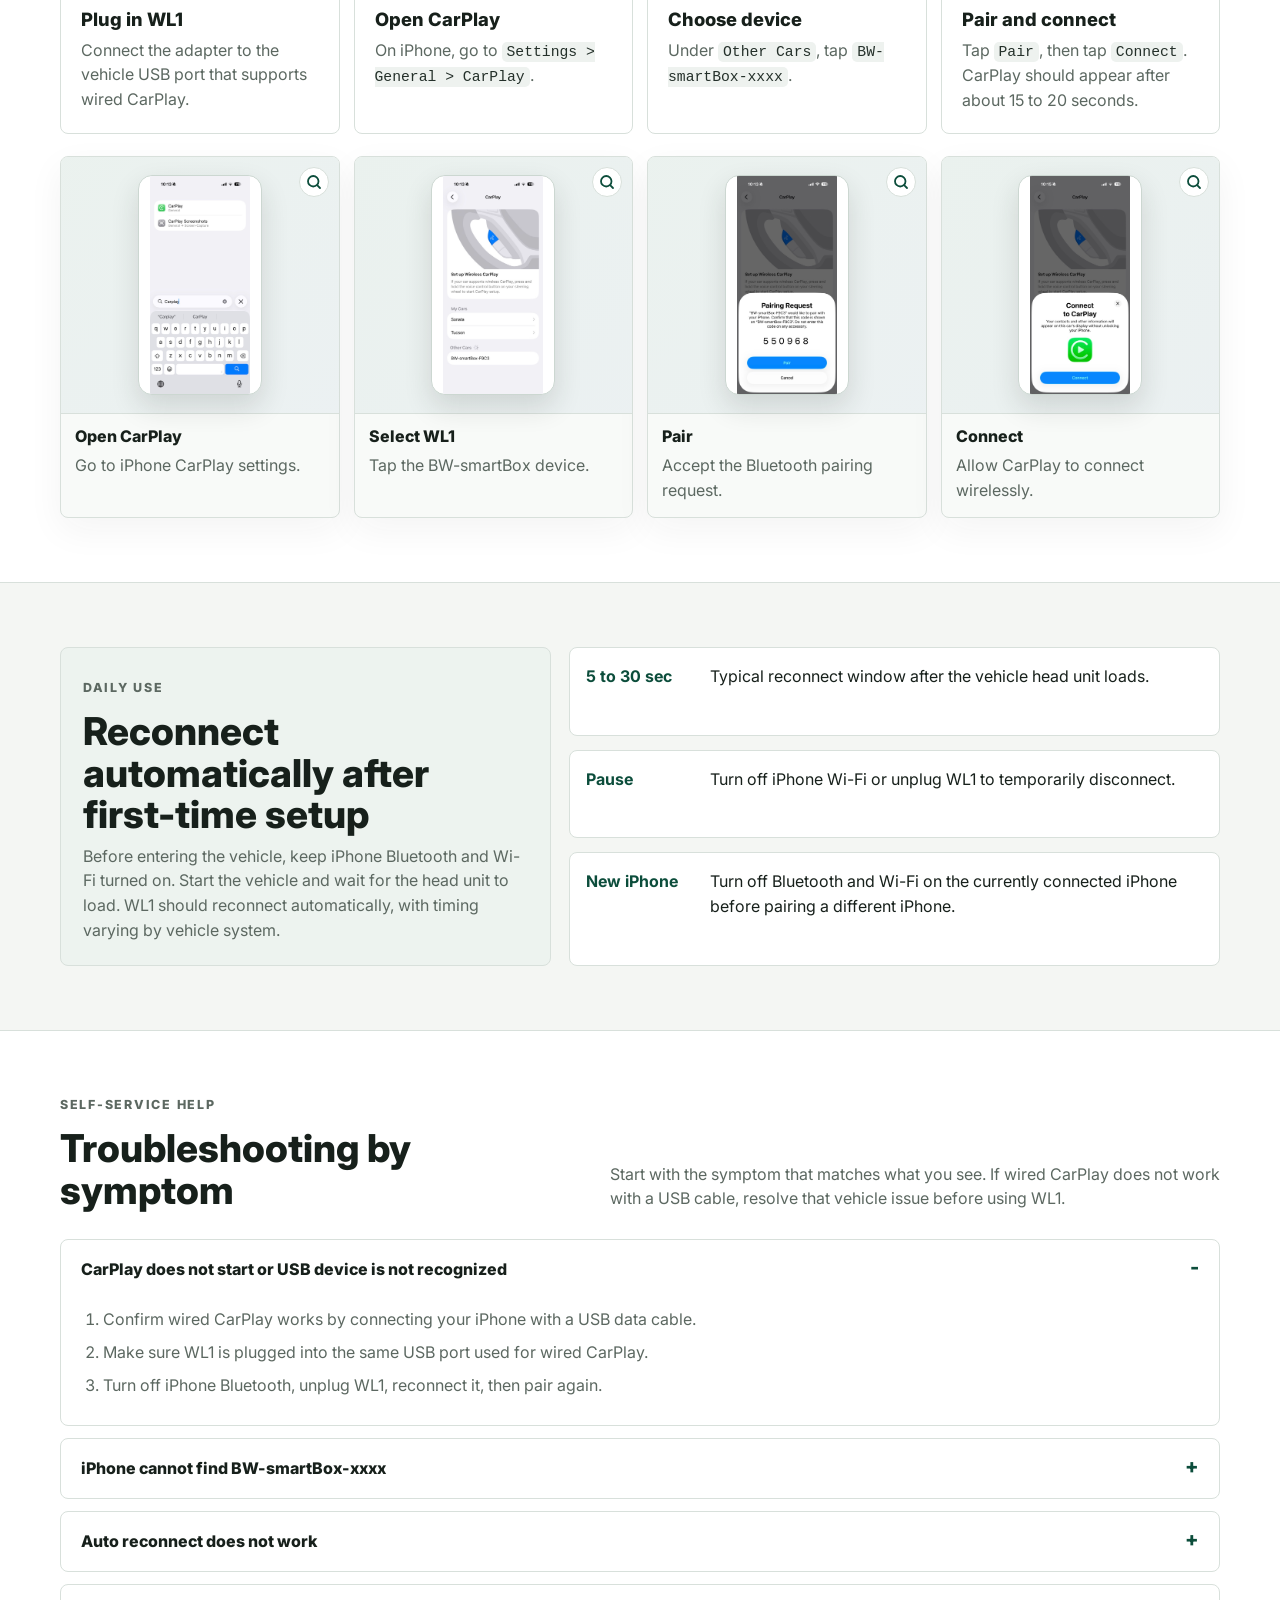
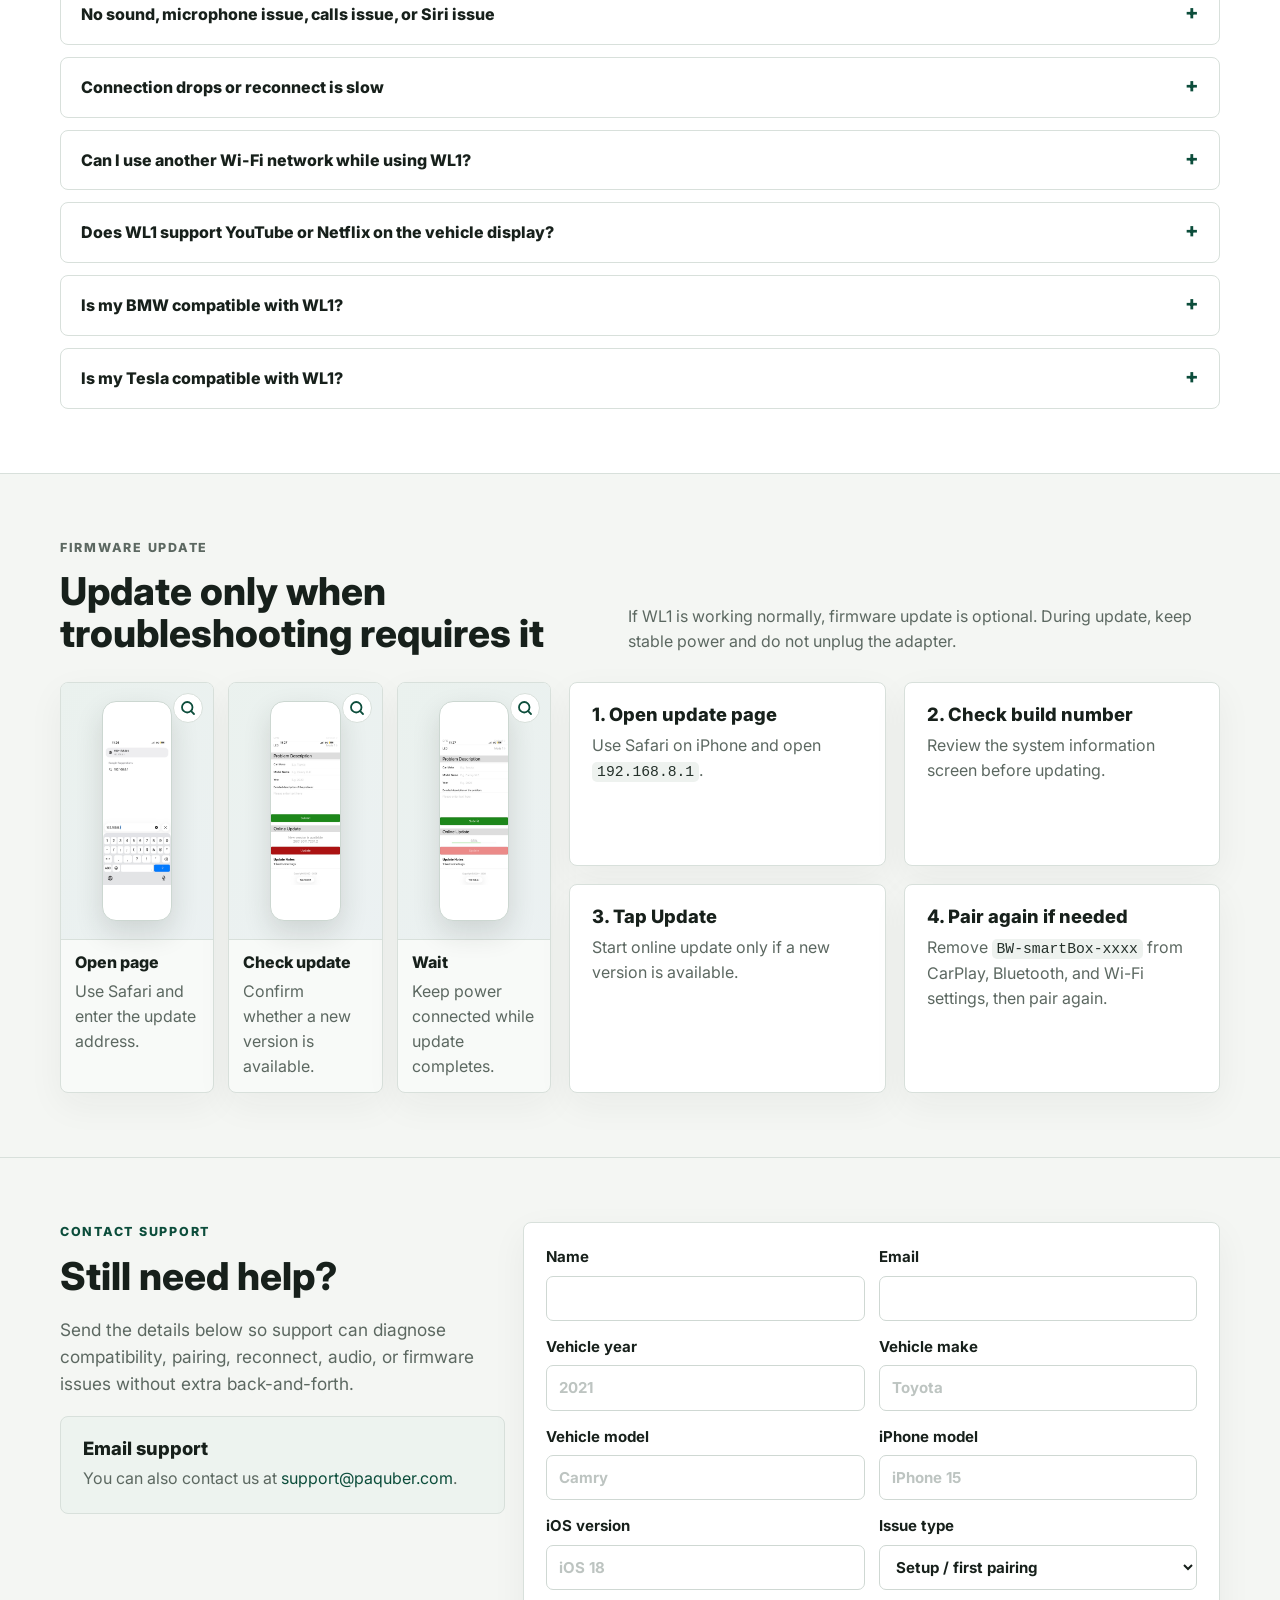
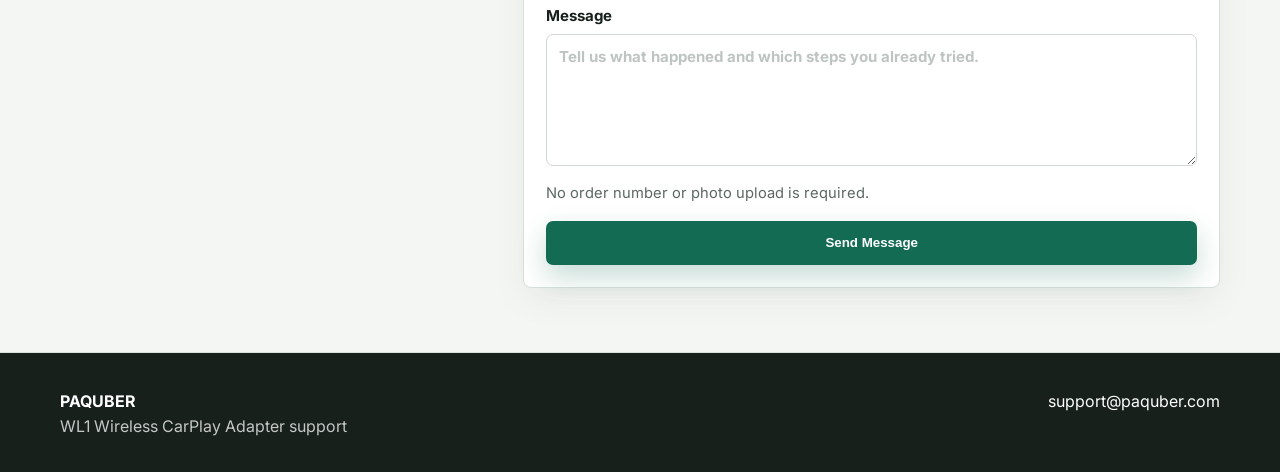
==== commit f8b71274: "Replace images with thumbnails" ====
--- a/support/wl1/index.html
+++ b/support/wl1/index.html
@@ -520,13 +520,53 @@
       background: #f8faf8;
     }
 
-    .screenshot-card img {
+    .screenshot-trigger {
       width: 100%;
-      height: clamp(420px, 48vw, 560px);
+      display: grid;
+      place-items: center;
+      position: relative;
+      padding: 18px 0;
+      border: 0;
+      border-bottom: 1px solid var(--line);
+      background:
+        linear-gradient(135deg, rgba(20, 107, 84, 0.06), rgba(36, 95, 147, 0.06)),
+        #f8faf8;
+      cursor: zoom-in;
+    }
+
+    .screenshot-trigger img {
+      width: min(46%, 124px);
+      height: 220px;
       object-fit: contain;
-      object-position: top center;
-      border-bottom: 1px solid var(--line);
+      object-position: center;
+      border: 1px solid #ccd7d1;
+      border-radius: 14px;
       background: white;
+      box-shadow: 0 12px 28px rgba(32, 44, 38, 0.14);
+    }
+
+    .screenshot-trigger::before {
+      content: "";
+      position: absolute;
+      right: 10px;
+      top: 10px;
+      width: 28px;
+      height: 28px;
+      display: grid;
+      place-items: center;
+      border-radius: 50%;
+      background: white;
+      color: var(--accent-dark);
+      border: 1px solid var(--line);
+      font-weight: 800;
+      background-image: url("data:image/svg+xml,%3Csvg xmlns='http://www.w3.org/2000/svg' width='18' height='18' viewBox='0 0 24 24' fill='none' stroke='%230c4d3b' stroke-width='2.4' stroke-linecap='round' stroke-linejoin='round'%3E%3Ccircle cx='11' cy='11' r='7'/%3E%3Cpath d='m20 20-3.5-3.5'/%3E%3C/svg%3E");
+      background-position: center;
+      background-repeat: no-repeat;
+    }
+
+    .screenshot-trigger:focus-visible {
+      outline: 3px solid rgba(20, 107, 84, 0.35);
+      outline-offset: -3px;
     }
 
     .screenshot-card div {
@@ -631,13 +671,58 @@
       gap: 14px;
     }
 
-    .phone-screens img {
+    .lightbox {
+      position: fixed;
+      inset: 0;
+      z-index: 100;
+      display: none;
+      place-items: center;
+      padding: 28px;
+      background: rgba(10, 15, 12, 0.72);
+    }
+
+    .lightbox.open {
+      display: grid;
+    }
+
+    .lightbox-panel {
+      position: relative;
+      width: min(100%, 560px);
+      max-height: calc(100vh - 56px);
+      padding: 16px;
+      border-radius: var(--radius);
+      background: white;
+      box-shadow: 0 28px 90px rgba(0, 0, 0, 0.36);
+    }
+
+    .lightbox-panel img {
       width: 100%;
-      height: auto;
-      border-radius: var(--radius);
+      max-height: calc(100vh - 120px);
+      object-fit: contain;
+      border-radius: 6px;
+      background: white;
+    }
+
+    .lightbox-caption {
+      margin-top: 10px;
+      color: var(--muted);
+      font-weight: 700;
+      text-align: center;
+    }
+
+    .lightbox-close {
+      position: absolute;
+      top: 10px;
+      right: 10px;
+      width: 38px;
+      height: 38px;
       border: 1px solid var(--line);
+      border-radius: 50%;
       background: white;
-      box-shadow: 0 12px 36px rgba(32, 44, 38, 0.05);
+      color: var(--ink);
+      font-size: 1.25rem;
+      font-weight: 800;
+      cursor: pointer;
     }
 
     .form-layout {
@@ -986,19 +1071,27 @@
         </div>
         <div class="screenshots" aria-label="iPhone pairing screenshots">
           <article class="screenshot-card">
-            <img src="assets/pairing-settings-carplay.jpg" alt="iPhone Settings General CarPlay screen" width="520" height="1130" loading="lazy">
+            <button class="screenshot-trigger" type="button" data-full="assets/pairing-settings-carplay.jpg" data-caption="Open CarPlay settings">
+              <img src="assets/pairing-settings-carplay.jpg" alt="iPhone Settings General CarPlay screen" width="520" height="1130" loading="lazy">
+            </button>
             <div><h3>Open CarPlay</h3><p>Go to iPhone CarPlay settings.</p></div>
           </article>
           <article class="screenshot-card">
-            <img src="assets/pairing-other-cars.jpg" alt="BW-smartBox listed under Other Cars" width="520" height="1130" loading="lazy">
+            <button class="screenshot-trigger" type="button" data-full="assets/pairing-other-cars.jpg" data-caption="Select WL1">
+              <img src="assets/pairing-other-cars.jpg" alt="BW-smartBox listed under Other Cars" width="520" height="1130" loading="lazy">
+            </button>
             <div><h3>Select WL1</h3><p>Tap the BW-smartBox device.</p></div>
           </article>
           <article class="screenshot-card">
-            <img src="assets/pairing-request.jpg" alt="Bluetooth pairing request for BW-smartBox" width="520" height="1130" loading="lazy">
+            <button class="screenshot-trigger" type="button" data-full="assets/pairing-request.jpg" data-caption="Accept Bluetooth pairing">
+              <img src="assets/pairing-request.jpg" alt="Bluetooth pairing request for BW-smartBox" width="520" height="1130" loading="lazy">
+            </button>
             <div><h3>Pair</h3><p>Accept the Bluetooth pairing request.</p></div>
           </article>
           <article class="screenshot-card">
-            <img src="assets/pairing-connect.jpg" alt="Connect to CarPlay confirmation on iPhone" width="520" height="1130" loading="lazy">
+            <button class="screenshot-trigger" type="button" data-full="assets/pairing-connect.jpg" data-caption="Connect to CarPlay">
+              <img src="assets/pairing-connect.jpg" alt="Connect to CarPlay confirmation on iPhone" width="520" height="1130" loading="lazy">
+            </button>
             <div><h3>Connect</h3><p>Allow CarPlay to connect wirelessly.</p></div>
           </article>
         </div>
@@ -1093,9 +1186,24 @@
         </div>
         <div class="update-flow">
           <div class="phone-screens" aria-label="Firmware update screenshots">
-            <img src="assets/firmware-address.jpg" alt="Open 192.168.8.1 in Safari" width="520" height="1130" loading="lazy">
-            <img src="assets/firmware-online-update.jpg" alt="WL1 online update screen with a new version available" width="520" height="1130" loading="lazy">
-            <img src="assets/firmware-progress.jpg" alt="WL1 firmware update progress screen" width="520" height="1130" loading="lazy">
+            <article class="screenshot-card">
+              <button class="screenshot-trigger" type="button" data-full="assets/firmware-address.jpg" data-caption="Open 192.168.8.1 in Safari">
+                <img src="assets/firmware-address.jpg" alt="Open 192.168.8.1 in Safari" width="520" height="1130" loading="lazy">
+              </button>
+              <div><h3>Open page</h3><p>Use Safari and enter the update address.</p></div>
+            </article>
+            <article class="screenshot-card">
+              <button class="screenshot-trigger" type="button" data-full="assets/firmware-online-update.jpg" data-caption="Check online update">
+                <img src="assets/firmware-online-update.jpg" alt="WL1 online update screen with a new version available" width="520" height="1130" loading="lazy">
+              </button>
+              <div><h3>Check update</h3><p>Confirm whether a new version is available.</p></div>
+            </article>
+            <article class="screenshot-card">
+              <button class="screenshot-trigger" type="button" data-full="assets/firmware-progress.jpg" data-caption="Firmware update progress">
+                <img src="assets/firmware-progress.jpg" alt="WL1 firmware update progress screen" width="520" height="1130" loading="lazy">
+              </button>
+              <div><h3>Wait</h3><p>Keep power connected while update completes.</p></div>
+            </article>
           </div>
           <div class="grid-2">
             <div class="card"><h3>1. Open update page</h3><p>Use Safari on iPhone and open <span class="inline-code">192.168.8.1</span>.</p></div>
@@ -1160,12 +1268,70 @@
     </div>
   </footer>
 
+  <div class="lightbox" id="screenshot-lightbox" aria-hidden="true">
+    <div class="lightbox-panel" role="dialog" aria-modal="true" aria-label="Instruction screenshot preview">
+      <button class="lightbox-close" type="button" aria-label="Close screenshot preview">&times;</button>
+      <img id="lightbox-image" src="" alt="">
+      <div class="lightbox-caption" id="lightbox-caption"></div>
+    </div>
+  </div>
+
   <script>
     (function() {
       var banner = document.getElementById('thank-you-banner');
       if (window.location.hash === '#thanks' && banner) {
         banner.style.display = 'block';
       }
+
+      var lightbox = document.getElementById('screenshot-lightbox');
+      var lightboxImage = document.getElementById('lightbox-image');
+      var lightboxCaption = document.getElementById('lightbox-caption');
+      var closeButton = lightbox ? lightbox.querySelector('.lightbox-close') : null;
+      var lastTrigger = null;
+
+      function closeLightbox() {
+        if (!lightbox) return;
+        lightbox.classList.remove('open');
+        lightbox.setAttribute('aria-hidden', 'true');
+        lightboxImage.removeAttribute('src');
+        lightboxImage.alt = '';
+        lightboxCaption.textContent = '';
+        if (lastTrigger) {
+          lastTrigger.focus();
+          lastTrigger = null;
+        }
+      }
+
+      document.querySelectorAll('.screenshot-trigger').forEach(function(trigger) {
+        trigger.addEventListener('click', function() {
+          if (!lightbox) return;
+          lastTrigger = trigger;
+          lightboxImage.src = trigger.dataset.full;
+          lightboxImage.alt = trigger.querySelector('img').alt;
+          lightboxCaption.textContent = trigger.dataset.caption || '';
+          lightbox.classList.add('open');
+          lightbox.setAttribute('aria-hidden', 'false');
+          if (closeButton) closeButton.focus();
+        });
+      });
+
+      if (closeButton) {
+        closeButton.addEventListener('click', closeLightbox);
+      }
+
+      if (lightbox) {
+        lightbox.addEventListener('click', function(event) {
+          if (event.target === lightbox) {
+            closeLightbox();
+          }
+        });
+      }
+
+      document.addEventListener('keydown', function(event) {
+        if (event.key === 'Escape' && lightbox && lightbox.classList.contains('open')) {
+          closeLightbox();
+        }
+      });
     })();
   </script>
 </body>
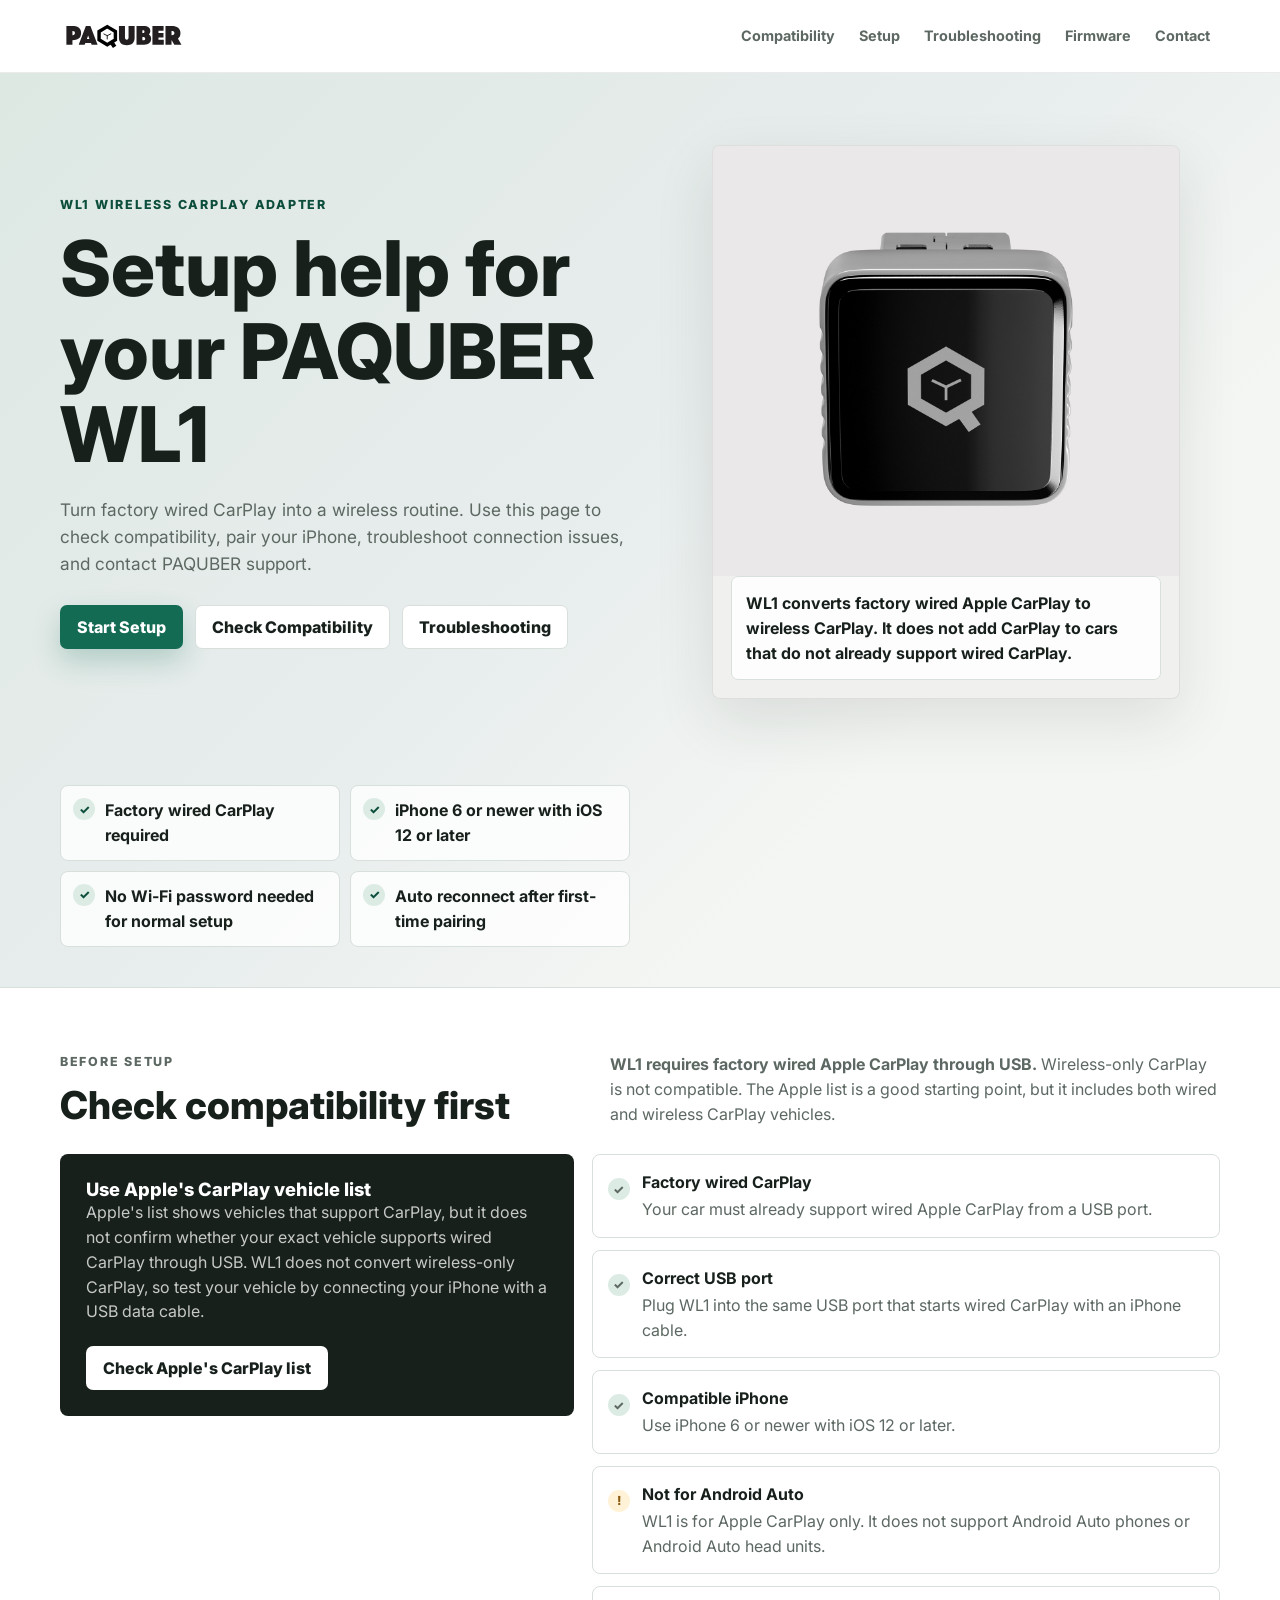
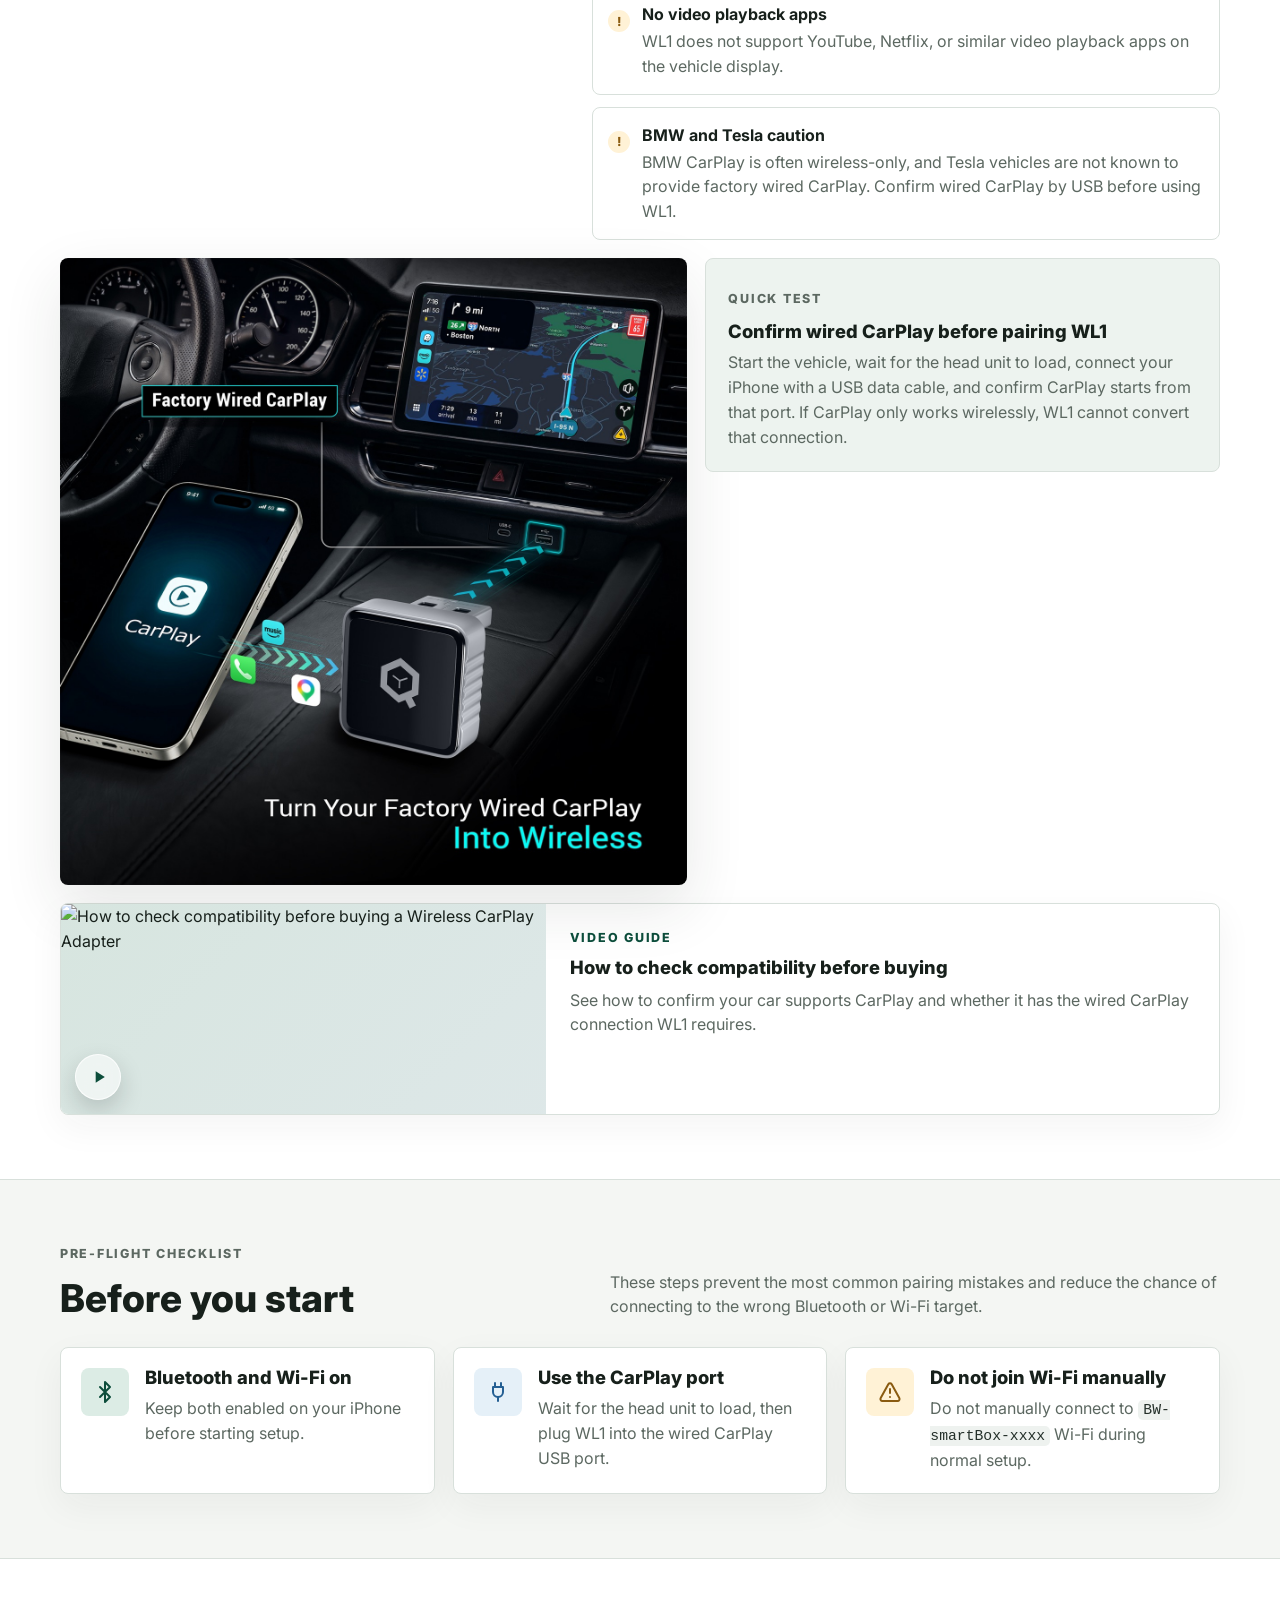
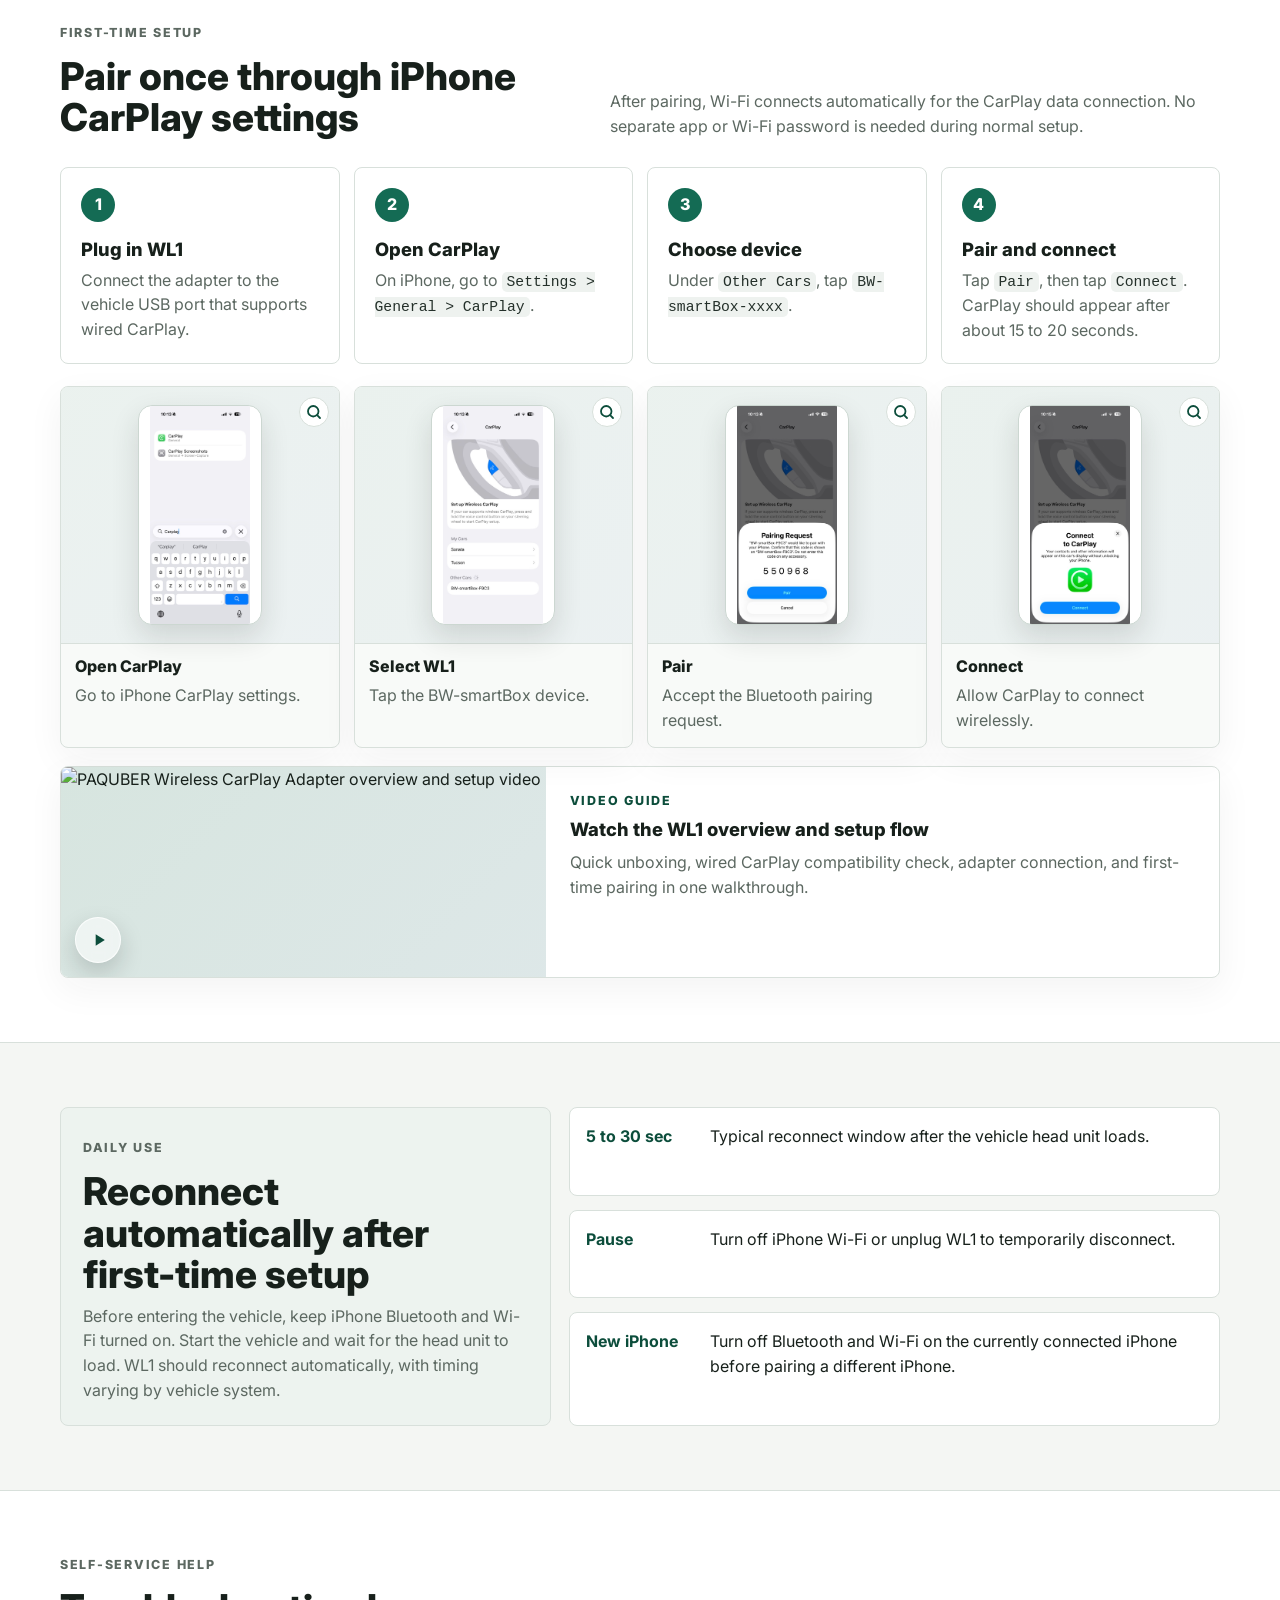
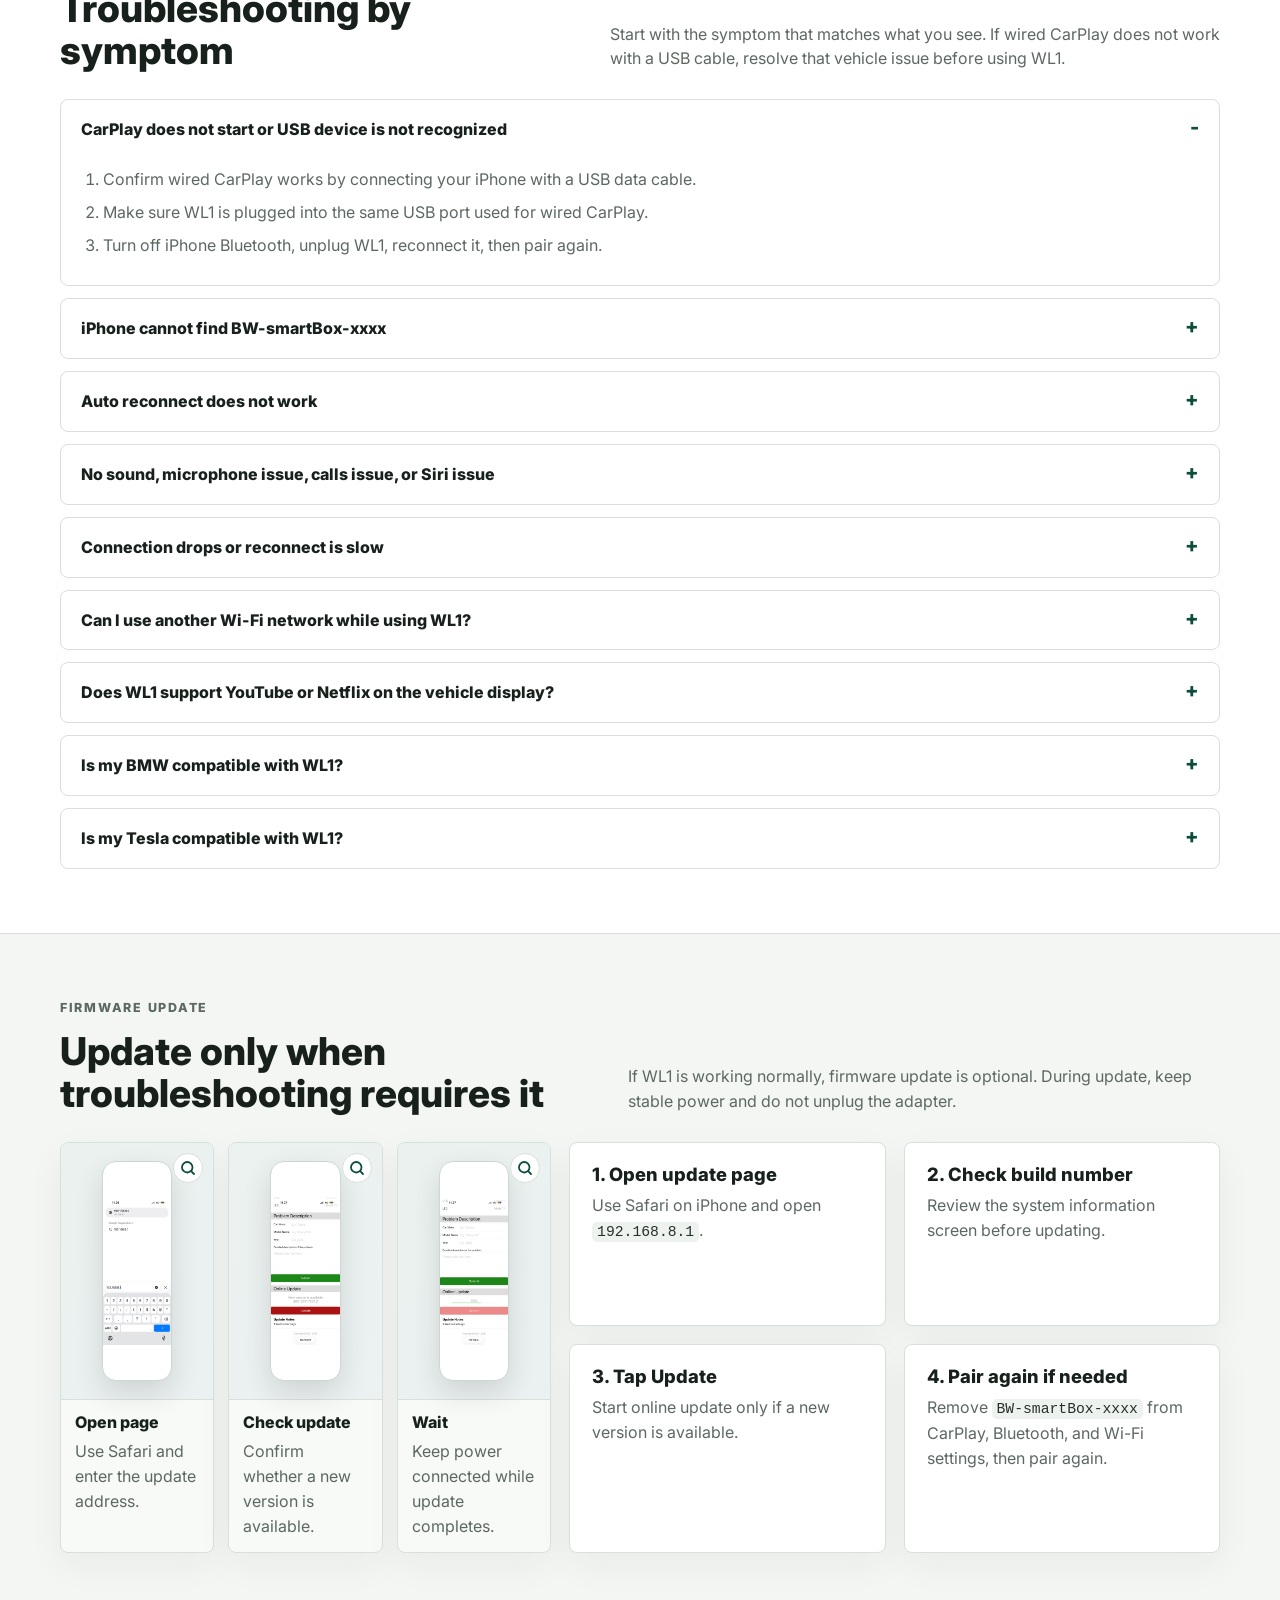
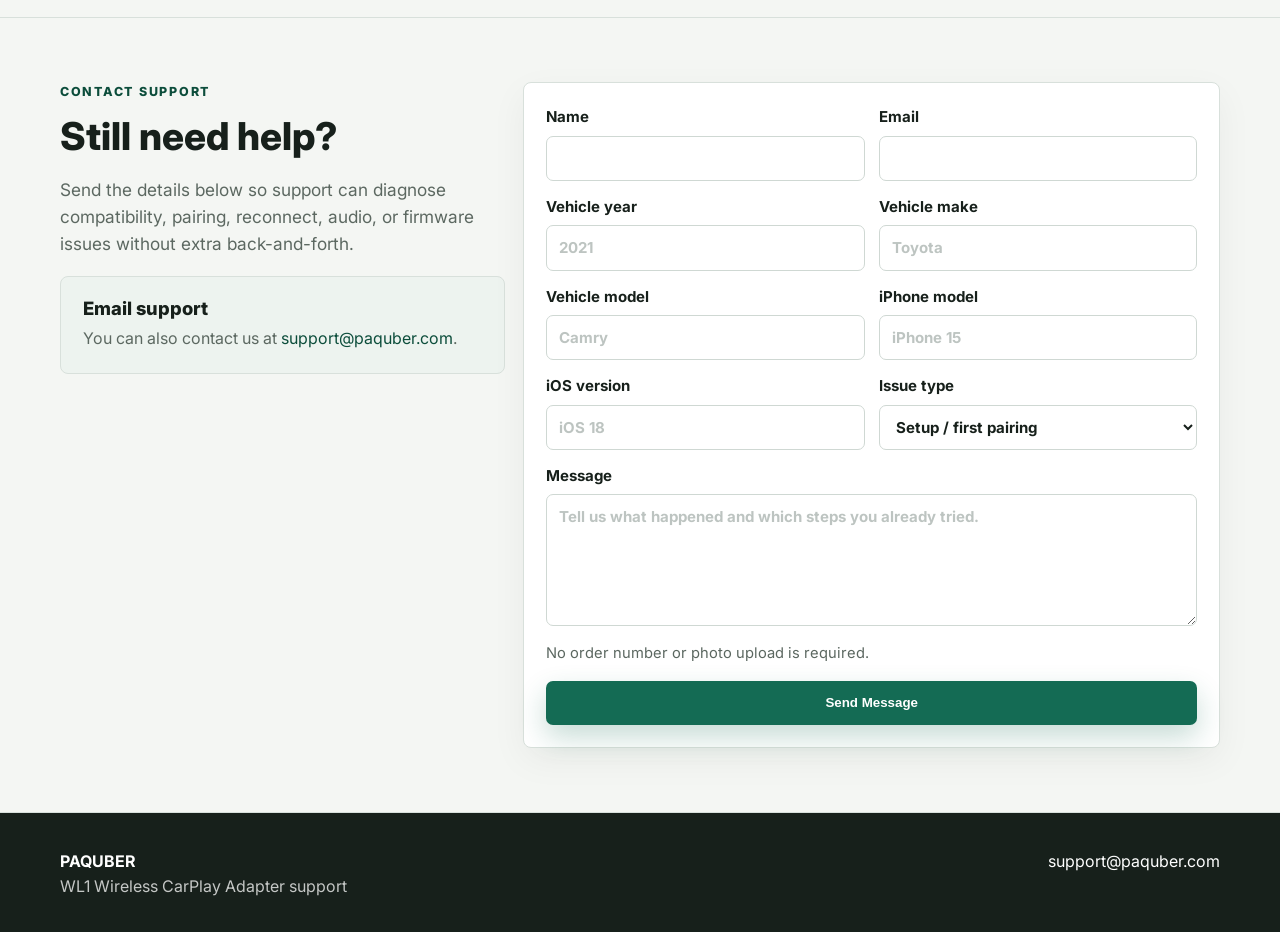
==== commit 241ef3e2: "Add Overview and Compatibility Check videos" ====
--- a/support/wl1/index.html
+++ b/support/wl1/index.html
@@ -463,6 +463,88 @@
       box-shadow: var(--shadow);
     }
 
+    .video-row {
+      margin-top: 18px;
+    }
+
+    .video-card {
+      width: 100%;
+      display: grid;
+      grid-template-columns: minmax(260px, 0.72fr) minmax(0, 1fr);
+      gap: 0;
+      overflow: hidden;
+      padding: 0;
+      border: 1px solid var(--line);
+      border-radius: var(--radius);
+      background: white;
+      color: var(--ink);
+      text-align: left;
+      font: inherit;
+      cursor: pointer;
+      box-shadow: 0 12px 36px rgba(32, 44, 38, 0.05);
+    }
+
+    .video-card:hover {
+      transform: translateY(-1px);
+      box-shadow: var(--shadow);
+    }
+
+    .video-thumb {
+      position: relative;
+      min-height: 210px;
+      background:
+        linear-gradient(135deg, rgba(20, 107, 84, 0.1), rgba(36, 95, 147, 0.08)),
+        #edf3ef;
+    }
+
+    .video-thumb img {
+      width: 100%;
+      height: 100%;
+      object-fit: cover;
+    }
+
+    .video-play {
+      position: absolute;
+      left: 14px;
+      bottom: 14px;
+      pointer-events: none;
+    }
+
+    .video-play span {
+      width: 46px;
+      height: 46px;
+      display: grid;
+      place-items: center;
+      border-radius: 50%;
+      border: 1px solid rgba(255, 255, 255, 0.78);
+      background: rgba(255, 255, 255, 0.56);
+      color: var(--accent-dark);
+      box-shadow: 0 10px 24px rgba(17, 23, 20, 0.18);
+      backdrop-filter: blur(8px);
+    }
+
+    .video-play svg {
+      width: 20px;
+      height: 20px;
+      margin-left: 2px;
+      fill: currentColor;
+    }
+
+    .video-copy {
+      display: grid;
+      align-content: center;
+      padding: 24px;
+    }
+
+    .video-copy p {
+      margin-top: 10px;
+      color: var(--muted);
+    }
+
+    .video-copy .eyebrow {
+      margin-bottom: 10px;
+    }
+
     .steps {
       counter-reset: step;
       display: grid;
@@ -725,6 +807,24 @@
       cursor: pointer;
     }
 
+    .video-lightbox .lightbox-panel {
+      width: min(100%, 880px);
+    }
+
+    .video-frame-wrap {
+      aspect-ratio: 16 / 9;
+      overflow: hidden;
+      border-radius: 6px;
+      background: #0b0f0d;
+    }
+
+    .video-frame-wrap iframe {
+      width: 100%;
+      height: 100%;
+      border: 0;
+      display: block;
+    }
+
     .form-layout {
       grid-template-columns: 0.78fr 1.22fr;
       align-items: start;
@@ -821,6 +921,10 @@
         grid-template-columns: 1fr;
       }
 
+      .video-card {
+        grid-template-columns: 1fr;
+      }
+
       .steps,
       .screenshots {
         grid-template-columns: repeat(2, minmax(0, 1fr));
@@ -899,6 +1003,14 @@
 
       .timeline-row {
         grid-template-columns: 1fr;
+      }
+
+      .video-thumb {
+        min-height: 190px;
+      }
+
+      .video-copy {
+        padding: 20px;
       }
     }
   </style>
@@ -1008,6 +1120,23 @@
             <p>Start the vehicle, wait for the head unit to load, connect your iPhone with a USB data cable, and confirm CarPlay starts from that port. If CarPlay only works wirelessly, WL1 cannot convert that connection.</p>
           </div>
         </div>
+        <div class="video-row">
+          <button class="video-card" type="button" data-video-id="xaE775TBKzg" data-video-title="How to check compatibility before buying">
+            <span class="video-thumb">
+              <img src="https://i.ytimg.com/vi/xaE775TBKzg/hqdefault.jpg" alt="How to check compatibility before buying a Wireless CarPlay Adapter" loading="lazy">
+              <span class="video-play" aria-hidden="true">
+                <span>
+                  <svg viewBox="0 0 24 24"><path d="M8 5v14l11-7z"></path></svg>
+                </span>
+              </span>
+            </span>
+            <span class="video-copy">
+              <span class="eyebrow">Video guide</span>
+              <h3>How to check compatibility before buying</h3>
+              <p>See how to confirm your car supports CarPlay and whether it has the wired CarPlay connection WL1 requires.</p>
+            </span>
+          </button>
+        </div>
       </div>
     </section>
 
@@ -1094,6 +1223,23 @@
             </button>
             <div><h3>Connect</h3><p>Allow CarPlay to connect wirelessly.</p></div>
           </article>
+        </div>
+        <div class="video-row">
+          <button class="video-card" type="button" data-video-id="E4ffLI_4S8M" data-video-title="PAQUBER WL1 overview and setup">
+            <span class="video-thumb">
+              <img src="https://i.ytimg.com/vi/E4ffLI_4S8M/hqdefault.jpg" alt="PAQUBER Wireless CarPlay Adapter overview and setup video" loading="lazy">
+              <span class="video-play" aria-hidden="true">
+                <span>
+                  <svg viewBox="0 0 24 24"><path d="M8 5v14l11-7z"></path></svg>
+                </span>
+              </span>
+            </span>
+            <span class="video-copy">
+              <span class="eyebrow">Video guide</span>
+              <h3>Watch the WL1 overview and setup flow</h3>
+              <p>Quick unboxing, wired CarPlay compatibility check, adapter connection, and first-time pairing in one walkthrough.</p>
+            </span>
+          </button>
         </div>
       </div>
     </section>
@@ -1276,6 +1422,16 @@
     </div>
   </div>
 
+  <div class="lightbox video-lightbox" id="video-lightbox" aria-hidden="true">
+    <div class="lightbox-panel" role="dialog" aria-modal="true" aria-label="Video guide player">
+      <button class="lightbox-close" type="button" aria-label="Close video">&times;</button>
+      <div class="video-frame-wrap">
+        <iframe id="video-frame" title="Video guide" allow="accelerometer; autoplay; clipboard-write; encrypted-media; gyroscope; picture-in-picture; web-share" allowfullscreen></iframe>
+      </div>
+      <div class="lightbox-caption" id="video-caption"></div>
+    </div>
+  </div>
+
   <script>
     (function() {
       var banner = document.getElementById('thank-you-banner');
@@ -1288,6 +1444,20 @@
       var lightboxCaption = document.getElementById('lightbox-caption');
       var closeButton = lightbox ? lightbox.querySelector('.lightbox-close') : null;
       var lastTrigger = null;
+      var videoLightbox = document.getElementById('video-lightbox');
+      var videoFrame = document.getElementById('video-frame');
+      var videoCaption = document.getElementById('video-caption');
+      var videoCloseButton = videoLightbox ? videoLightbox.querySelector('.lightbox-close') : null;
+      var lastVideoTrigger = null;
+      var pageLabel = 'wl1-en';
+
+      function trackEvent(action, params) {
+        if (typeof gtag !== 'function') return;
+        gtag('event', action, Object.assign({
+          event_category: 'WL1 Support',
+          event_label: pageLabel
+        }, params || {}));
+      }
 
       function closeLightbox() {
         if (!lightbox) return;
@@ -1311,6 +1481,10 @@
           lightboxCaption.textContent = trigger.dataset.caption || '';
           lightbox.classList.add('open');
           lightbox.setAttribute('aria-hidden', 'false');
+          trackEvent('wl1_screenshot_preview_open', {
+            screenshot_src: trigger.dataset.full,
+            screenshot_label: trigger.dataset.caption || ''
+          });
           if (closeButton) closeButton.focus();
         });
       });
@@ -1327,9 +1501,52 @@
         });
       }
 
+      function closeVideoLightbox() {
+        if (!videoLightbox) return;
+        videoLightbox.classList.remove('open');
+        videoLightbox.setAttribute('aria-hidden', 'true');
+        videoFrame.removeAttribute('src');
+        videoCaption.textContent = '';
+        if (lastVideoTrigger) {
+          lastVideoTrigger.focus();
+          lastVideoTrigger = null;
+        }
+      }
+
+      document.querySelectorAll('.video-card').forEach(function(trigger) {
+        trigger.addEventListener('click', function() {
+          if (!videoLightbox) return;
+          lastVideoTrigger = trigger;
+          videoFrame.src = 'https://www.youtube-nocookie.com/embed/' + trigger.dataset.videoId + '?autoplay=1&rel=0';
+          videoCaption.textContent = trigger.dataset.videoTitle || '';
+          videoLightbox.classList.add('open');
+          videoLightbox.setAttribute('aria-hidden', 'false');
+          trackEvent('wl1_video_open', {
+            video_id: trigger.dataset.videoId,
+            video_title: trigger.dataset.videoTitle || ''
+          });
+          if (videoCloseButton) videoCloseButton.focus();
+        });
+      });
+
+      if (videoCloseButton) {
+        videoCloseButton.addEventListener('click', closeVideoLightbox);
+      }
+
+      if (videoLightbox) {
+        videoLightbox.addEventListener('click', function(event) {
+          if (event.target === videoLightbox) {
+            closeVideoLightbox();
+          }
+        });
+      }
+
       document.addEventListener('keydown', function(event) {
         if (event.key === 'Escape' && lightbox && lightbox.classList.contains('open')) {
           closeLightbox();
+        }
+        if (event.key === 'Escape' && videoLightbox && videoLightbox.classList.contains('open')) {
+          closeVideoLightbox();
         }
       });
     })();
